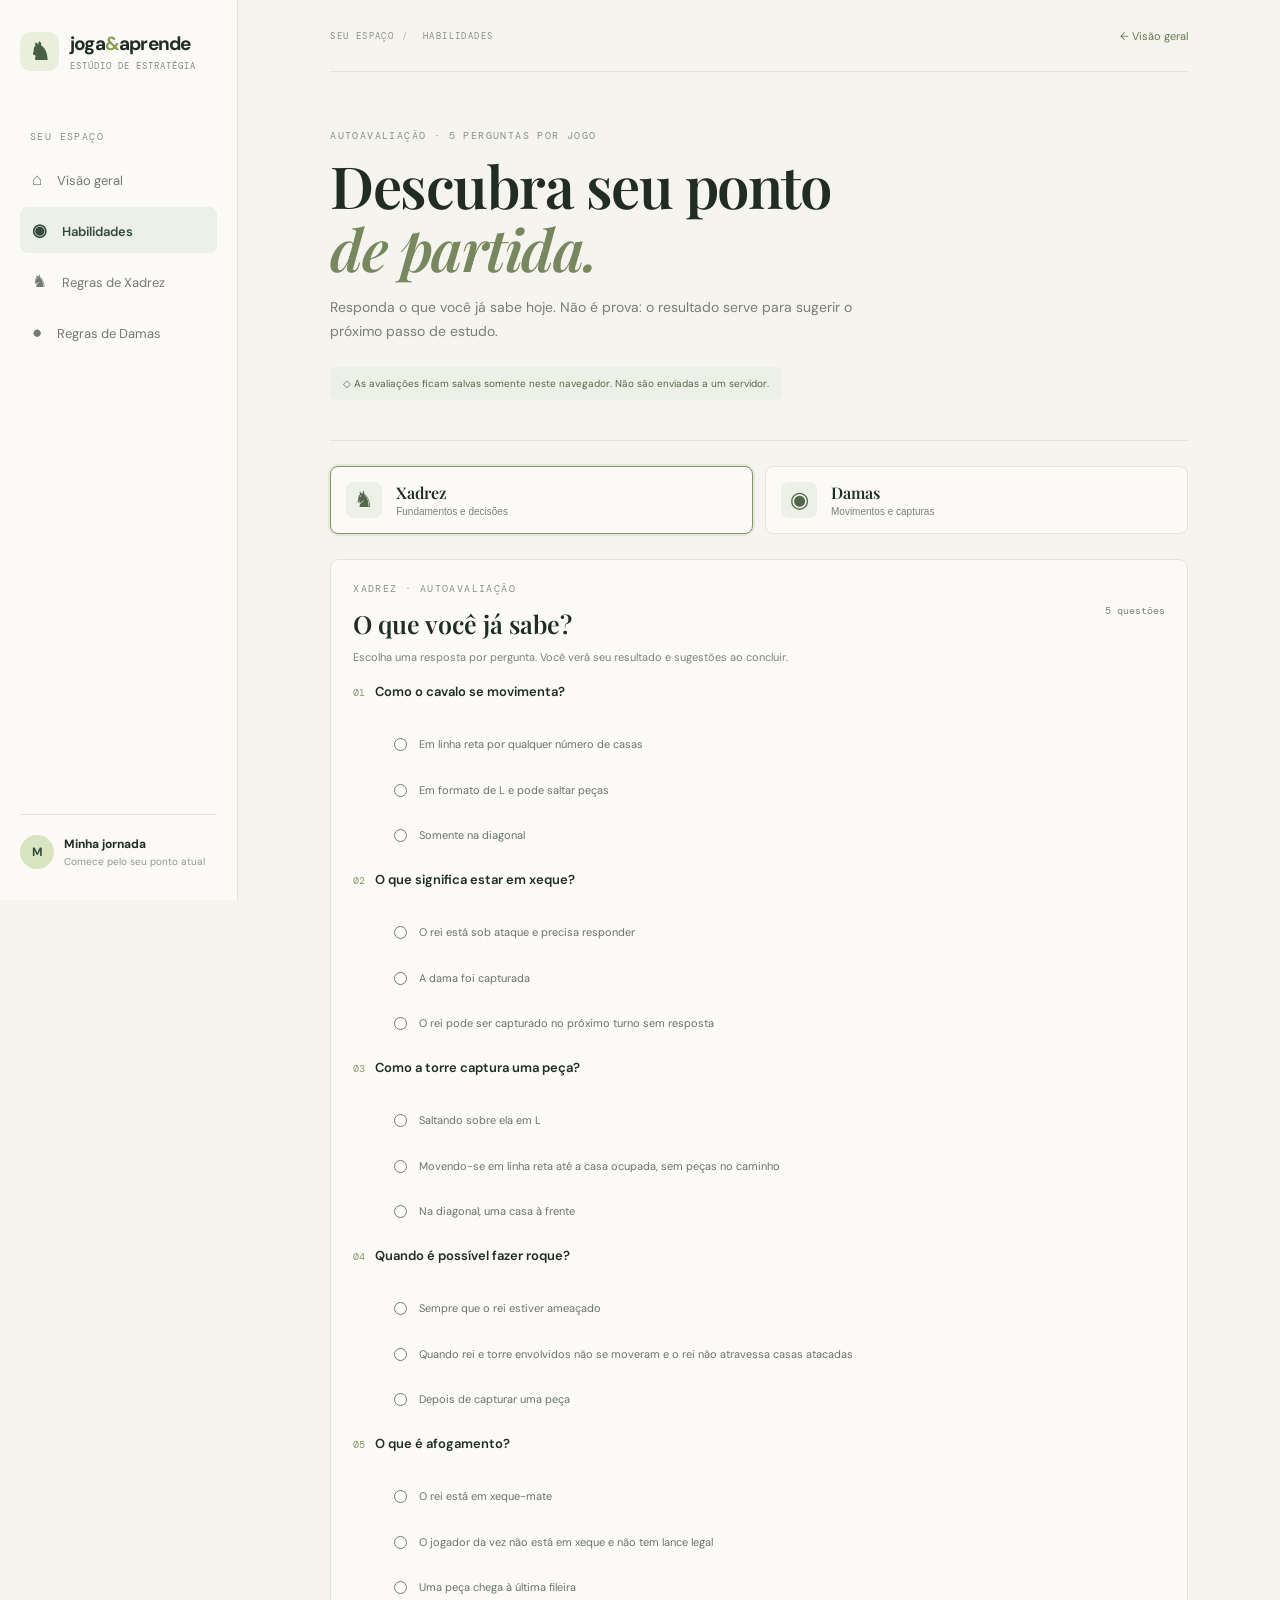
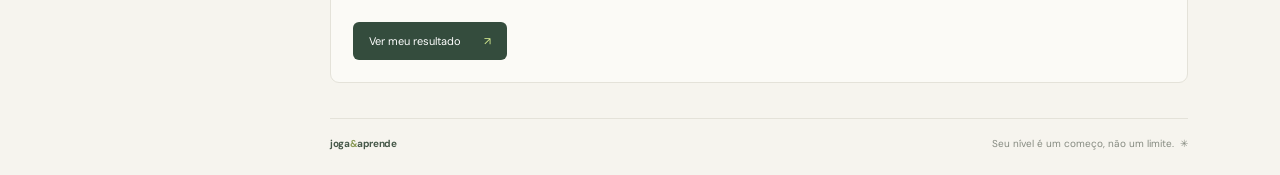
==== site/habilidades/index.html @ 826f39ed "feat: add local chess and checkers skill assessments" ====
<!doctype html><html lang="pt-BR"><head><meta charset="utf-8"><meta name="viewport" content="width=device-width, initial-scale=1"><meta name="theme-color" content="#f6f4ee"><meta name="description" content="Faça uma autoavaliação de Xadrez ou Damas e descubra por onde continuar aprendendo."><title>Habilidades — Joga & Aprende</title><link rel="stylesheet" href="../style.css"><link rel="stylesheet" href="../rules.css"><link rel="stylesheet" href="assessment.css"></head>
<body class="rules-page assessment-page"><aside class="sidebar"><a class="brand" href="../index.html"><span class="brand-icon">♞</span><span>joga<span class="amp">&</span>aprende<small>ESTÚDIO DE ESTRATÉGIA</small></span></a><div class="nav-label">SEU ESPAÇO</div><nav><a class="nav-link" href="../index.html"><span>⌂</span> Visão geral</a><a class="nav-link active" href="index.html"><span>◉</span> Habilidades</a><a class="nav-link" href="../xadrez/regras.html"><span>♞</span> Regras de Xadrez</a><a class="nav-link" href="../damas/regras.html"><span>●</span> Regras de Damas</a></nav><div class="side-bottom"><div class="avatar">M</div><div><strong>Minha jornada</strong><small>Comece pelo seu ponto atual</small></div></div></aside>
<main><header><div class="crumb"><a href="../index.html">SEU ESPAÇO</a><span>/</span> HABILIDADES</div><a class="back-link" href="../index.html">← Visão geral</a></header><section class="rules-hero"><p class="eyebrow">AUTOAVALIAÇÃO · 5 PERGUNTAS POR JOGO</p><h1>Descubra seu ponto<br><em>de partida.</em></h1><p>Responda o que você já sabe hoje. Não é prova: o resultado serve para sugerir o próximo passo de estudo.</p><div class="privacy-note">◇ As avaliações ficam salvas somente neste navegador. Não são enviadas a um servidor.</div></section>
<section class="assessment-picker" aria-label="Escolha um jogo"><button class="game-choice selected" type="button" data-game="xadrez"><span>♞</span><strong>Xadrez</strong><small>Fundamentos e decisões</small></button><button class="game-choice" type="button" data-game="damas"><span>◉</span><strong>Damas</strong><small>Movimentos e capturas</small></button></section>
<section id="assessment-area" aria-live="polite"></section><footer><span>joga<span class="amp">&</span>aprende</span><span>Seu nível é um começo, não um limite. &nbsp;✳</span></footer></main><script src="assessment.js"></script></body></html>
---- site/style.css ----
@import url('https://fonts.googleapis.com/css2?family=DM+Mono:wght@400;500&family=DM+Sans:wght@400;500;600;700&family=Playfair+Display:ital,wght@0,600;0,700;1,600;1,700&display=swap');
:root{--ink:#202c25;--muted:#778078;--paper:#f6f4ee;--line:#e4e2d9;--green:#344c3d;--lime:#d8ed91;--mono:'DM Mono',monospace;--sans:'DM Sans',sans-serif;--serif:'Playfair Display',serif}*{box-sizing:border-box}html{scroll-behavior:smooth}body{margin:0;background:var(--paper);color:var(--ink);font-family:var(--sans)}.sidebar{position:fixed;inset:0 auto 0 0;width:238px;background:#fbfaf6;border-right:1px solid var(--line);padding:31px 20px;display:flex;flex-direction:column;z-index:2}.brand{display:flex;align-items:center;gap:11px;color:var(--ink);font-weight:700;font-size:19px;text-decoration:none;letter-spacing:-.8px}.brand-icon{background:#e9efdc;border-radius:11px;width:39px;height:39px;display:grid;place-items:center;color:#485f44;font-size:24px}.amp{color:#8b9b58}.brand small{display:block;font:9px var(--mono);letter-spacing:1px;color:#858a80;margin-top:4px}.nav-label,.eyebrow,.crumb,.tag{font:10px var(--mono);letter-spacing:1.4px;color:#8a9087}.nav-label{margin:58px 0 13px 10px}nav{display:grid;gap:5px}.nav-link{padding:12px;border-radius:8px;color:#737b73;text-decoration:none;font-size:13px}.nav-link span{font-size:17px;margin-right:12px}.nav-link.active{background:#edf0e6;color:#344c3d;font-weight:600}.side-bottom{margin-top:auto;border-top:1px solid var(--line);padding-top:20px;display:flex;align-items:center;gap:10px;font-size:12px}.avatar{height:34px;width:34px;border-radius:50%;display:grid;place-items:center;background:#d9e4c2;color:var(--green);font-weight:700}.side-bottom small{display:block;color:#92978e;font-size:10px;margin-top:3px}.dots{margin-left:auto;font-size:20px;color:#889087}main{margin-left:238px;max-width:1440px;padding:0 7.2%}header{height:72px;border-bottom:1px solid var(--line);display:flex;align-items:center;justify-content:space-between}.crumb{font-size:9px}.crumb span{padding:0 8px;color:#b8b9ae}.header-right{display:flex;align-items:center;gap:20px}.streak{font-size:11px;color:#667b4e;background:#edf0e4;border-radius:20px;padding:9px 13px}.icon-btn{border:0;background:none;font-size:18px;color:#697268}.welcome{min-height:330px;padding:55px 0 41px;position:relative;display:flex;justify-content:space-between;align-items:center;border-bottom:1px solid var(--line);overflow:hidden}.eyebrow{margin:0 0 12px}.welcome h1{font:600 clamp(36px,4vw,52px)/1.1 var(--serif);letter-spacing:-1.5px;margin:0}.welcome h1 em{color:#78885e}.intro{font-size:13px;color:#777f76;margin:17px 0 24px}.button{padding:12px 16px;border-radius:6px;text-decoration:none;font-size:11px;display:inline-flex;gap:23px;align-items:center}.dark{background:var(--green);color:white}.dark span{color:var(--lime)}.board-art{width:254px;height:230px;position:relative;display:grid;place-items:center;margin-right:35px}.mini-board{width:184px;height:184px;display:grid;grid-template-columns:repeat(8,1fr);box-shadow:0 16px 36px #27362926;transform:rotate(-7deg);z-index:1}.mini-board span{display:grid;place-items:center;font-size:20px;color:#e7e9d9;background:#758365}.mini-board span:nth-child(16n+1),.mini-board span:nth-child(16n+3),.mini-board span:nth-child(16n+5),.mini-board span:nth-child(16n+7),.mini-board span:nth-child(16n+10),.mini-board span:nth-child(16n+12),.mini-board span:nth-child(16n+14),.mini-board span:nth-child(16n+16){background:#e7e4d3;color:#52614d}.orbit{position:absolute;width:245px;height:245px;border:1px solid #dfe0d2;border-radius:50%}.spark{position:absolute;color:#93a45f}.s1{top:9px;right:4px;font-size:24px}.s2{left:7px;bottom:19px}.welcome-index{position:absolute;bottom:17px;right:0;font:9px var(--mono);letter-spacing:1.2px;color:#96988d}.games-section{padding:32px 0 34px}.section-heading,.panel-heading{display:flex;align-items:end;justify-content:space-between}.section-heading h2,.panel h2{font:600 26px var(--serif);margin:0}.text-link{font-size:11px;color:#64754d;text-decoration:none}.text-link span{margin-left:7px}.game-grid{display:grid;grid-template-columns:1fr 1fr;gap:16px;margin-top:19px}.game-card{background:#fffefa;border:1px solid var(--line);border-radius:9px;overflow:hidden;display:grid;grid-template-columns:40% 60%;min-height:184px}.game-art{position:relative;display:grid;place-items:center;overflow:hidden}.chess-art{background:#dfe7d1}.chess-art span{font-size:96px;color:#405740;transform:translate(-4px,4px)}.chess-art i{position:absolute;font-style:normal;color:#f8f5ea;font-size:36px;top:14px;right:20px}.checkers-art{background:#f0e4d1}.checkers-art span,.checkers-art i,.checkers-art b{position:absolute;font-size:61px;color:#a96544;text-shadow:0 3px 0 #824934}.checkers-art span{transform:translate(-24px,-5px)}.checkers-art i{font-style:normal;transform:translate(23px,20px);color:#e9b986}.checkers-art b{transform:translate(25px,-34px);font-size:44px;color:#d59a6f}.game-content{padding:20px 17px 13px}.tag{font-size:8px}.game-content h3{font:600 23px var(--serif);margin:8px 0 6px}.game-content p{font-size:11px;line-height:1.55;color:#7a8078;margin:0;max-width:245px}.card-bottom{display:flex;align-items:center;justify-content:space-between;border-top:1px solid var(--line);padding-top:11px;margin-top:13px;font-size:9px;color:#858b82}.card-bottom b{font-weight:500;color:#53644a;margin-left:6px}.card-bottom a{color:#425a42;text-decoration:none;font-size:16px}.lower-grid{display:grid;grid-template-columns:1.15fr .85fr;gap:16px;margin:0 0 37px}.panel{border:1px solid var(--line);background:#fbfaf6;border-radius:9px;padding:20px}.panel h2{font-size:20px}.panel .eyebrow{font-size:9px}.round-icon{width:31px;height:31px;border:1px solid var(--line);border-radius:50%;display:grid;place-items:center;color:#65784f}.muted{font-size:11px;color:#7d837a;line-height:1.5;margin:13px 0}.skill-row{padding:10px 0;border-top:1px solid var(--line);display:flex;align-items:center;gap:11px}.skill-row>span{width:30px;height:30px;border-radius:7px;background:#eaf0df;display:grid;place-items:center;color:#53684a}.skill-row strong{font-size:11px;display:block}.skill-row small{font-size:9px;color:#92958c}.skill-row a{margin-left:auto;text-decoration:none;color:#65784f;font-size:10px}.progress-stat{display:flex;align-items:center;gap:14px;margin:22px 0 14px}.progress-stat strong{font:600 39px var(--serif);color:#53684a}.progress-stat span{font-size:11px;line-height:1.6}.progress-stat small{color:#878d84;font-size:9px}.progress-line{height:5px;background:#e9e9df;border-radius:8px}.progress-line span{display:block;height:100%;width:8%;background:#9cb477;border-radius:8px}.progress-foot{display:flex;justify-content:space-between;margin-top:9px;font:9px var(--mono);color:#92958c}footer{border-top:1px solid var(--line);display:flex;justify-content:space-between;padding:18px 0 25px;font-size:10px;color:#858a80}footer>span:first-child{font-weight:700;color:#465849;letter-spacing:-.4px}
@media(max-width:950px){.sidebar{width:195px}main{margin-left:195px;padding:0 5%}.game-card{grid-template-columns:34% 66%}.game-content{padding:16px 12px}.board-art{margin-right:0;transform:scale(.85)}}@media(max-width:700px){.sidebar{position:sticky;top:0;width:100%;height:60px;padding:9px 16px;flex-direction:row;align-items:center;border-right:0;border-bottom:1px solid var(--line)}.brand{font-size:16px}.brand-icon{width:34px;height:34px}.brand small,.nav-label,.side-bottom{display:none}nav{margin-left:auto;display:flex;gap:0}.nav-link{font-size:0;padding:8px}.nav-link span{font-size:17px;margin:0}.nav-link:nth-child(n+3){display:none}main{margin:0;padding:0 20px}header{height:54px}.streak{font-size:9px;padding:7px 9px}.welcome{padding:37px 0 40px;min-height:275px}.welcome h1{font-size:37px}.intro{max-width:300px;line-height:1.5}.board-art{position:absolute;right:-80px;opacity:.18;transform:scale(.8)}.welcome>div:first-child{z-index:1}.welcome-index{font-size:7px}.game-grid,.lower-grid{grid-template-columns:1fr}.game-card{min-height:175px;grid-template-columns:36% 64%}.game-art{min-height:175px}.game-content p{max-width:none}.section-heading h2{font-size:24px}.panel{padding:17px}footer{font-size:9px}}
---- site/rules.css ----
.rules-page main{padding-bottom:0}.rules-page header{height:72px}.rules-page .crumb a{color:inherit;text-decoration:none}.back-link{font-size:11px;text-decoration:none;color:#65784f}.rules-hero{padding:57px 0 40px;border-bottom:1px solid var(--line)}.rules-hero h1{font:600 clamp(38px,5vw,58px)/1.08 var(--serif);letter-spacing:-1.5px;margin:0;color:var(--ink)}.rules-hero h1 em{color:#78885e}.rules-hero>p:not(.eyebrow){max-width:560px;color:#777f76;font-size:14px;line-height:1.7;margin:17px 0 23px}.hero-pills{display:flex;flex-wrap:wrap;gap:8px}.hero-pills span{background:#edf0e6;color:#506348;border-radius:20px;padding:8px 12px;font-size:10px}.toc{position:sticky;top:0;z-index:1;background:#f6f4eef2;backdrop-filter:blur(10px);display:flex;align-items:center;gap:19px;padding:14px 0;border-bottom:1px solid var(--line);overflow-x:auto;white-space:nowrap}.toc span{font:9px var(--mono);letter-spacing:1px;color:#94988e}.toc a{font-size:10px;text-decoration:none;color:#697369}.toc a:hover,.toc a:focus{color:#344c3d;text-decoration:underline}.lesson{display:grid;grid-template-columns:44px minmax(0,1fr);gap:13px;padding:37px 0;border-bottom:1px solid var(--line);scroll-margin-top:56px}.lesson-number{font:11px var(--mono);color:#87966b;padding-top:3px}.lesson>div:nth-child(2)>p:not(.eyebrow){max-width:760px;color:#69736a;font-size:13px;line-height:1.8;margin:12px 0}.lesson h2{font:600 27px/1.2 var(--serif);margin:0;color:var(--ink)}.lesson h3{font:600 15px var(--serif);margin:0 0 7px}.lesson .eyebrow{font-size:9px;margin-bottom:9px}.note{display:flex;gap:12px;align-items:flex-start;background:#edf0e6;border-left:3px solid #93a66c;padding:13px 15px;border-radius:0 7px 7px 0;margin-top:18px;max-width:760px}.note>span{font-size:19px;color:#65784f}.note p{font-size:11px;line-height:1.6;color:#59655a;margin:0}.setup-grid,.checkers-setup{display:grid;grid-template-columns:220px 1fr;gap:25px;align-items:center;margin-top:18px}.setup-grid ul,.checkers-setup ul{padding-left:18px;color:#69736a;font-size:11px;line-height:2}.setup-board{width:220px;aspect-ratio:1;display:grid;grid-template-columns:repeat(8,1fr);border:5px solid #e7e4d3}.setup-board span,.setup-board i{display:grid;place-items:center;font-size:19px;font-style:normal;background:#758365;color:#f4f2e8}.setup-board span:nth-child(16n+1),.setup-board span:nth-child(16n+3),.setup-board span:nth-child(16n+5),.setup-board span:nth-child(16n+7),.setup-board span:nth-child(16n+10),.setup-board span:nth-child(16n+12),.setup-board span:nth-child(16n+14),.setup-board span:nth-child(16n+16){background:#e7e4d3;color:#4b5946}.piece-grid{display:grid;grid-template-columns:repeat(3,1fr);gap:11px;margin-top:18px}.piece-grid article,.end-grid article{padding:15px;border:1px solid var(--line);background:#fbfaf6;border-radius:8px}.piece-grid article>span{font-size:25px;color:#53684a}.piece-grid h3{margin:6px 0}.piece-grid p,.end-grid p{font-size:10px;line-height:1.65;color:#747d74;margin:0}.special-list{display:grid;gap:10px;margin-top:15px}.special-list article{display:flex;gap:13px;padding:15px;background:#fbfaf6;border:1px solid var(--line);border-radius:8px}.special-list p{font-size:11px;line-height:1.65;color:#747d74;margin:0}.special-icon{flex:0 0 30px;height:30px;display:grid;place-items:center;border-radius:50%;background:#edf0e6;color:#566c4e}.end-grid{display:grid;grid-template-columns:1fr 1fr;gap:10px;margin-top:16px}.end-grid h3{margin-bottom:7px}.glossary dl{display:grid;grid-template-columns:150px 1fr;gap:0;margin:15px 0}.glossary dt,.glossary dd{padding:10px 0;border-bottom:1px solid var(--line);font-size:11px;line-height:1.6}.glossary dt{font-weight:700;color:#4b6248}.glossary dd{margin:0;color:#707a70}.next-step{padding:30px 0 36px}.next-step h2{font:600 25px var(--serif);margin:0 0 16px}.next-step .text-link{margin-left:14px}.rules-page footer{margin-top:0}.checkers-rules .rules-hero h1 em{color:#a96544}.checkers-board{width:220px;aspect-ratio:1;display:grid;grid-template-columns:repeat(8,1fr);border:5px solid #e7e4d3;background:repeating-conic-gradient(#758365 0% 25%,#e7e4d3 0% 50%) 0 0/25% 25%;}.checkers-board::before{content:'● ● ● ● ● ● ● ● ● ● ● ●';color:#f6eee1;font-size:20px;line-height:1;letter-spacing:5px;word-break:break-all;text-align:center;padding:4px 1px;background:repeating-linear-gradient(to bottom,transparent 0 20px,#a96544 20px 43px,transparent 43px 66px);grid-area:1/1}.checkers-board::after{content:'● ● ● ● ● ● ● ● ● ● ● ●';color:#a96544;font-size:20px;line-height:1;letter-spacing:5px;word-break:break-all;text-align:center;padding:4px 1px;background:repeating-linear-gradient(to bottom,transparent 0 20px,#f0c99d 20px 43px,transparent 43px 66px);grid-area:1/1;transform:rotate(180deg)}.move-example{display:flex;align-items:center;gap:18px;margin-top:18px;padding:15px;background:#fbfaf6;border:1px solid var(--line);border-radius:8px;max-width:600px}.mini-checker-board{width:120px;height:120px;flex:none;display:grid;grid-template-columns:repeat(4,1fr);background:repeating-conic-gradient(#758365 0% 25%,#e7e4d3 0% 50%) 0 0/50% 50%}.mini-checker-board span{display:grid;place-items:center;color:white}.mini-checker-board .piece-light{font-size:24px}.mini-checker-board .move-dot{color:#d8ed91;font-size:23px}.move-example p,.fine-print{font-size:10px;line-height:1.7;color:#747d74}.rules-page a:focus-visible{outline:2px solid #65784f;outline-offset:3px;border-radius:3px}
@media(max-width:700px){.rules-page .sidebar{position:sticky}.rules-page main{padding:0 20px}.rules-page header{height:54px}.rules-hero{padding:38px 0 30px}.rules-hero h1{font-size:39px}.rules-hero>p:not(.eyebrow){font-size:12px}.toc{gap:14px}.toc span{display:none}.lesson{grid-template-columns:27px minmax(0,1fr);gap:8px;padding:27px 0}.lesson h2{font-size:23px}.lesson>div:nth-child(2)>p:not(.eyebrow){font-size:12px}.setup-grid,.checkers-setup{grid-template-columns:1fr;gap:8px}.setup-board,.checkers-board{width:min(100%,240px);margin:auto}.piece-grid{grid-template-columns:1fr 1fr}.end-grid{grid-template-columns:1fr}.glossary dl{grid-template-columns:100px 1fr}.next-step .text-link{display:block;margin:16px 0 0}.move-example{align-items:flex-start;flex-direction:column}}

/* Tabuleiros de Damas: casas e peças independentes para renderização estável. */
.checkers-board,.mini-checker-board{overflow:hidden;aspect-ratio:1;border:5px solid #e7e4d3}
.checkers-board{width:220px;margin:auto}
.mini-checker-board{width:150px;flex:none;border-width:3px}
.board-squares{width:100%;height:100%;display:grid;grid-template-columns:repeat(8,1fr);grid-template-rows:repeat(8,1fr)}
.square{position:relative;display:block;font-style:normal}
.square.light{background:#e7e4d3}
.square.dark{background:#758365}
.piece-red::after,.piece-white::after{content:"";position:absolute;width:66%;height:66%;left:17%;top:17%;border-radius:50%;box-shadow:inset 0 -3px 0 #0002,0 1px 2px #0003}
.piece-red::after{background:#a96544;border:2px solid #f0c99d}
.piece-white::after{background:#f8f5ea;border:2px solid #d5d1bf}
.move-target::after{content:"";position:absolute;width:28%;height:28%;left:36%;top:36%;border-radius:50%;background:#d8ed91}
.mini-checker-board .piece-white::after{width:66%;height:66%}
@media(max-width:700px){.checkers-board{width:min(100%,240px)}.mini-checker-board{width:150px}}
/* Desativa os antigos desenhos baseados em texto que causavam sobreposição. */
.checkers-board::before,.checkers-board::after,.mini-checker-board::before,.mini-checker-board::after{content:none!important;display:none!important}
.checkers-board{display:block;background:none!important}
.mini-checker-board{display:block;background:none!important}
.board-squares{position:relative}
.square{min-width:0;min-height:0}
.checkers-board{display:block;width:220px;height:auto;aspect-ratio:1;border:5px solid #e7e4d3;background:none!important}
.mini-checker-board{display:block;width:150px;height:auto;aspect-ratio:1;flex:none;border:3px solid #e7e4d3;background:none!important}
@media(max-width:700px){.checkers-board{width:min(100%,240px)}.mini-checker-board{width:150px}}
---- site/habilidades/assessment.css ----
.assessment-page .privacy-note{display:inline-block;padding:10px 13px;background:#edf0e6;border-radius:6px;color:#56684d;font-size:10px}.assessment-picker{display:grid;grid-template-columns:1fr 1fr;gap:12px;margin:25px 0}.game-choice{display:grid;grid-template-columns:38px 1fr;grid-template-rows:auto auto;text-align:left;align-items:center;gap:2px 12px;padding:15px;background:#fbfaf6;border:1px solid var(--line);border-radius:8px;color:var(--ink);cursor:pointer}.game-choice>span{grid-row:1/3;width:36px;height:36px;display:grid;place-items:center;background:#edf0e6;border-radius:8px;color:#53684a;font-size:22px}.game-choice strong{font:600 16px var(--serif)}.game-choice small{font-size:10px;color:#7b837a}.game-choice.selected{border-color:#82936d;box-shadow:0 0 0 2px #e3ead7}.quiz-form,.assessment-result{padding:22px;background:#fbfaf6;border:1px solid var(--line);border-radius:9px;margin-bottom:35px}.quiz-heading{display:flex;align-items:center;justify-content:space-between}.quiz-heading h2,.assessment-result h2{font:600 25px var(--serif);margin:0}.quiz-count{font:10px var(--mono);color:#7b837a}.quiz-intro{font-size:11px;color:#7b837a;margin:10px 0 18px}.question{margin:0;padding:16px 0;border:0;border-top:1px solid var(--line)}.question legend{padding:0;width:100%;font-size:13px;font-weight:600;line-height:1.5}.question legend span{font:10px var(--mono);color:#87966b;margin-right:10px}.answer-option{display:flex;align-items:flex-start;gap:9px;margin:9px 0 0 24px;padding:9px 11px;border:1px solid transparent;border-radius:6px;color:#69736a;font-size:11px;line-height:1.5;cursor:pointer}.answer-option:has(input:checked){background:#edf0e6;border-color:#d7dfca;color:#394b3d}.answer-option input{accent-color:#53684a;margin-top:2px}.submit-quiz{border:0;cursor:pointer;font-family:var(--sans)}.form-error{color:#9a493d;font-size:11px}.result-score{display:flex;align-items:center;gap:17px;padding:20px 0;border-bottom:1px solid var(--line)}.result-score>strong{font:600 42px var(--serif);color:#53684a}.result-score>strong small{font:12px var(--sans);color:#8a9087}.result-score p{font-size:11px;color:#7b837a;margin:6px 0 0}.assessment-result h3{font:600 16px var(--serif);margin:18px 0 8px}.assessment-result ul{padding-left:18px;color:#69736a;font-size:11px;line-height:1.8}.saved-copy{font-size:10px;color:#8b9087}.result-actions{display:flex;align-items:center;gap:16px;flex-wrap:wrap}.text-button{border:0;background:none;color:#697b55;text-decoration:underline;cursor:pointer;font:11px var(--sans)}.assessment-page button:focus-visible,.assessment-page input:focus-visible{outline:2px solid #65784f;outline-offset:3px}
@media(max-width:700px){.assessment-page .rules-hero{padding-top:35px}.assessment-picker{gap:8px}.game-choice{grid-template-columns:30px 1fr;padding:11px 8px;gap:3px 7px}.game-choice>span{width:29px;height:29px;font-size:18px}.game-choice small{font-size:9px}.quiz-form,.assessment-result{padding:15px}.quiz-heading h2,.assessment-result h2{font-size:22px}.answer-option{margin-left:8px}}
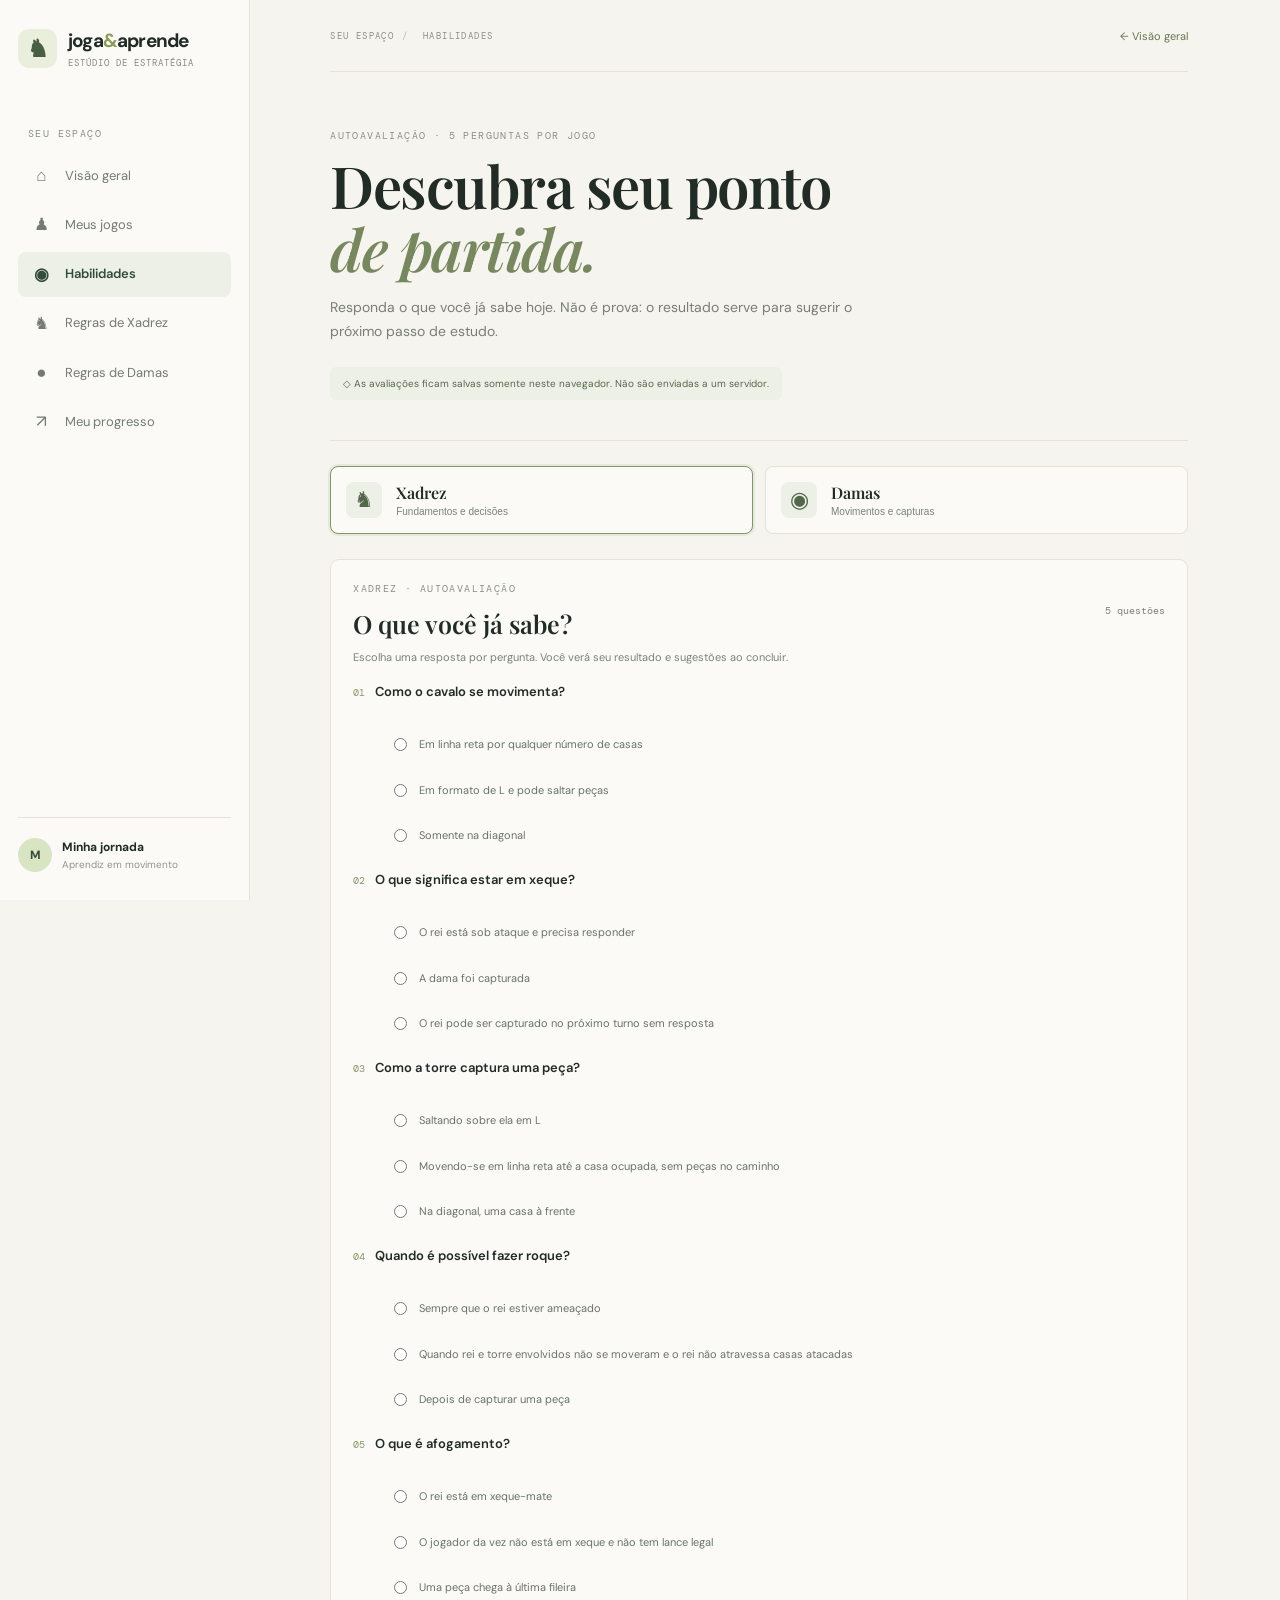
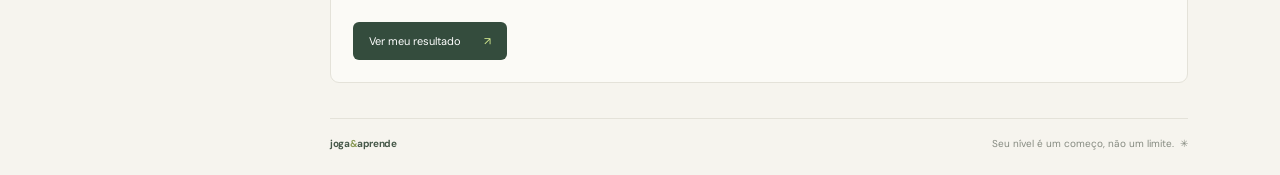
==== commit 1abb5b77: "feat: complete skill assessments and unify sidebar navigation" ====
--- a/site/habilidades/index.html
+++ b/site/habilidades/index.html
@@ -1,5 +1,6 @@
 <!doctype html><html lang="pt-BR"><head><meta charset="utf-8"><meta name="viewport" content="width=device-width, initial-scale=1"><meta name="theme-color" content="#f6f4ee"><meta name="description" content="Faça uma autoavaliação de Xadrez ou Damas e descubra por onde continuar aprendendo."><title>Habilidades — Joga & Aprende</title><link rel="stylesheet" href="../style.css"><link rel="stylesheet" href="../rules.css"><link rel="stylesheet" href="assessment.css"></head>
-<body class="rules-page assessment-page"><aside class="sidebar"><a class="brand" href="../index.html"><span class="brand-icon">♞</span><span>joga<span class="amp">&</span>aprende<small>ESTÚDIO DE ESTRATÉGIA</small></span></a><div class="nav-label">SEU ESPAÇO</div><nav><a class="nav-link" href="../index.html"><span>⌂</span> Visão geral</a><a class="nav-link active" href="index.html"><span>◉</span> Habilidades</a><a class="nav-link" href="../xadrez/regras.html"><span>♞</span> Regras de Xadrez</a><a class="nav-link" href="../damas/regras.html"><span>●</span> Regras de Damas</a></nav><div class="side-bottom"><div class="avatar">M</div><div><strong>Minha jornada</strong><small>Comece pelo seu ponto atual</small></div></div></aside>
+<body class="rules-page assessment-page"><aside class="sidebar"><a class="brand" href="../index.html"><span class="brand-icon">♞</span><span>joga<span class="amp">&</span>aprende<small>ESTÚDIO DE ESTRATÉGIA</small></span></a><div class="nav-label">SEU ESPAÇO</div><nav aria-label="Navegação principal"><a class="nav-link" href="../index.html"><span aria-hidden="true">⌂</span> Visão geral</a><a class="nav-link" href="../index.html#jogos"><span aria-hidden="true">♟</span> Meus jogos</a><a class="nav-link active" href="../habilidades/index.html"><span aria-hidden="true">◉</span> Habilidades</a><a class="nav-link" href="../xadrez/regras.html"><span aria-hidden="true">♞</span> Regras de Xadrez</a><a class="nav-link" href="../damas/regras.html"><span aria-hidden="true">●</span> Regras de Damas</a><a class="nav-link" href="../index.html#progresso"><span aria-hidden="true">↗</span> Meu progresso</a></nav><div class="side-bottom"><div class="avatar">M</div><div><strong>Minha jornada</strong><small>Aprendiz em movimento</small></div></div></aside>
 <main><header><div class="crumb"><a href="../index.html">SEU ESPAÇO</a><span>/</span> HABILIDADES</div><a class="back-link" href="../index.html">← Visão geral</a></header><section class="rules-hero"><p class="eyebrow">AUTOAVALIAÇÃO · 5 PERGUNTAS POR JOGO</p><h1>Descubra seu ponto<br><em>de partida.</em></h1><p>Responda o que você já sabe hoje. Não é prova: o resultado serve para sugerir o próximo passo de estudo.</p><div class="privacy-note">◇ As avaliações ficam salvas somente neste navegador. Não são enviadas a um servidor.</div></section>
 <section class="assessment-picker" aria-label="Escolha um jogo"><button class="game-choice selected" type="button" data-game="xadrez"><span>♞</span><strong>Xadrez</strong><small>Fundamentos e decisões</small></button><button class="game-choice" type="button" data-game="damas"><span>◉</span><strong>Damas</strong><small>Movimentos e capturas</small></button></section>
 <section id="assessment-area" aria-live="polite"></section><footer><span>joga<span class="amp">&</span>aprende</span><span>Seu nível é um começo, não um limite. &nbsp;✳</span></footer></main><script src="assessment.js"></script></body></html>
+
--- a/site/style.css
+++ b/site/style.css
@@ -1,3 +1,7 @@
 @import url('https://fonts.googleapis.com/css2?family=DM+Mono:wght@400;500&family=DM+Sans:wght@400;500;600;700&family=Playfair+Display:ital,wght@0,600;0,700;1,600;1,700&display=swap');
 :root{--ink:#202c25;--muted:#778078;--paper:#f6f4ee;--line:#e4e2d9;--green:#344c3d;--lime:#d8ed91;--mono:'DM Mono',monospace;--sans:'DM Sans',sans-serif;--serif:'Playfair Display',serif}*{box-sizing:border-box}html{scroll-behavior:smooth}body{margin:0;background:var(--paper);color:var(--ink);font-family:var(--sans)}.sidebar{position:fixed;inset:0 auto 0 0;width:238px;background:#fbfaf6;border-right:1px solid var(--line);padding:31px 20px;display:flex;flex-direction:column;z-index:2}.brand{display:flex;align-items:center;gap:11px;color:var(--ink);font-weight:700;font-size:19px;text-decoration:none;letter-spacing:-.8px}.brand-icon{background:#e9efdc;border-radius:11px;width:39px;height:39px;display:grid;place-items:center;color:#485f44;font-size:24px}.amp{color:#8b9b58}.brand small{display:block;font:9px var(--mono);letter-spacing:1px;color:#858a80;margin-top:4px}.nav-label,.eyebrow,.crumb,.tag{font:10px var(--mono);letter-spacing:1.4px;color:#8a9087}.nav-label{margin:58px 0 13px 10px}nav{display:grid;gap:5px}.nav-link{padding:12px;border-radius:8px;color:#737b73;text-decoration:none;font-size:13px}.nav-link span{font-size:17px;margin-right:12px}.nav-link.active{background:#edf0e6;color:#344c3d;font-weight:600}.side-bottom{margin-top:auto;border-top:1px solid var(--line);padding-top:20px;display:flex;align-items:center;gap:10px;font-size:12px}.avatar{height:34px;width:34px;border-radius:50%;display:grid;place-items:center;background:#d9e4c2;color:var(--green);font-weight:700}.side-bottom small{display:block;color:#92978e;font-size:10px;margin-top:3px}.dots{margin-left:auto;font-size:20px;color:#889087}main{margin-left:238px;max-width:1440px;padding:0 7.2%}header{height:72px;border-bottom:1px solid var(--line);display:flex;align-items:center;justify-content:space-between}.crumb{font-size:9px}.crumb span{padding:0 8px;color:#b8b9ae}.header-right{display:flex;align-items:center;gap:20px}.streak{font-size:11px;color:#667b4e;background:#edf0e4;border-radius:20px;padding:9px 13px}.icon-btn{border:0;background:none;font-size:18px;color:#697268}.welcome{min-height:330px;padding:55px 0 41px;position:relative;display:flex;justify-content:space-between;align-items:center;border-bottom:1px solid var(--line);overflow:hidden}.eyebrow{margin:0 0 12px}.welcome h1{font:600 clamp(36px,4vw,52px)/1.1 var(--serif);letter-spacing:-1.5px;margin:0}.welcome h1 em{color:#78885e}.intro{font-size:13px;color:#777f76;margin:17px 0 24px}.button{padding:12px 16px;border-radius:6px;text-decoration:none;font-size:11px;display:inline-flex;gap:23px;align-items:center}.dark{background:var(--green);color:white}.dark span{color:var(--lime)}.board-art{width:254px;height:230px;position:relative;display:grid;place-items:center;margin-right:35px}.mini-board{width:184px;height:184px;display:grid;grid-template-columns:repeat(8,1fr);box-shadow:0 16px 36px #27362926;transform:rotate(-7deg);z-index:1}.mini-board span{display:grid;place-items:center;font-size:20px;color:#e7e9d9;background:#758365}.mini-board span:nth-child(16n+1),.mini-board span:nth-child(16n+3),.mini-board span:nth-child(16n+5),.mini-board span:nth-child(16n+7),.mini-board span:nth-child(16n+10),.mini-board span:nth-child(16n+12),.mini-board span:nth-child(16n+14),.mini-board span:nth-child(16n+16){background:#e7e4d3;color:#52614d}.orbit{position:absolute;width:245px;height:245px;border:1px solid #dfe0d2;border-radius:50%}.spark{position:absolute;color:#93a45f}.s1{top:9px;right:4px;font-size:24px}.s2{left:7px;bottom:19px}.welcome-index{position:absolute;bottom:17px;right:0;font:9px var(--mono);letter-spacing:1.2px;color:#96988d}.games-section{padding:32px 0 34px}.section-heading,.panel-heading{display:flex;align-items:end;justify-content:space-between}.section-heading h2,.panel h2{font:600 26px var(--serif);margin:0}.text-link{font-size:11px;color:#64754d;text-decoration:none}.text-link span{margin-left:7px}.game-grid{display:grid;grid-template-columns:1fr 1fr;gap:16px;margin-top:19px}.game-card{background:#fffefa;border:1px solid var(--line);border-radius:9px;overflow:hidden;display:grid;grid-template-columns:40% 60%;min-height:184px}.game-art{position:relative;display:grid;place-items:center;overflow:hidden}.chess-art{background:#dfe7d1}.chess-art span{font-size:96px;color:#405740;transform:translate(-4px,4px)}.chess-art i{position:absolute;font-style:normal;color:#f8f5ea;font-size:36px;top:14px;right:20px}.checkers-art{background:#f0e4d1}.checkers-art span,.checkers-art i,.checkers-art b{position:absolute;font-size:61px;color:#a96544;text-shadow:0 3px 0 #824934}.checkers-art span{transform:translate(-24px,-5px)}.checkers-art i{font-style:normal;transform:translate(23px,20px);color:#e9b986}.checkers-art b{transform:translate(25px,-34px);font-size:44px;color:#d59a6f}.game-content{padding:20px 17px 13px}.tag{font-size:8px}.game-content h3{font:600 23px var(--serif);margin:8px 0 6px}.game-content p{font-size:11px;line-height:1.55;color:#7a8078;margin:0;max-width:245px}.card-bottom{display:flex;align-items:center;justify-content:space-between;border-top:1px solid var(--line);padding-top:11px;margin-top:13px;font-size:9px;color:#858b82}.card-bottom b{font-weight:500;color:#53644a;margin-left:6px}.card-bottom a{color:#425a42;text-decoration:none;font-size:16px}.lower-grid{display:grid;grid-template-columns:1.15fr .85fr;gap:16px;margin:0 0 37px}.panel{border:1px solid var(--line);background:#fbfaf6;border-radius:9px;padding:20px}.panel h2{font-size:20px}.panel .eyebrow{font-size:9px}.round-icon{width:31px;height:31px;border:1px solid var(--line);border-radius:50%;display:grid;place-items:center;color:#65784f}.muted{font-size:11px;color:#7d837a;line-height:1.5;margin:13px 0}.skill-row{padding:10px 0;border-top:1px solid var(--line);display:flex;align-items:center;gap:11px}.skill-row>span{width:30px;height:30px;border-radius:7px;background:#eaf0df;display:grid;place-items:center;color:#53684a}.skill-row strong{font-size:11px;display:block}.skill-row small{font-size:9px;color:#92958c}.skill-row a{margin-left:auto;text-decoration:none;color:#65784f;font-size:10px}.progress-stat{display:flex;align-items:center;gap:14px;margin:22px 0 14px}.progress-stat strong{font:600 39px var(--serif);color:#53684a}.progress-stat span{font-size:11px;line-height:1.6}.progress-stat small{color:#878d84;font-size:9px}.progress-line{height:5px;background:#e9e9df;border-radius:8px}.progress-line span{display:block;height:100%;width:8%;background:#9cb477;border-radius:8px}.progress-foot{display:flex;justify-content:space-between;margin-top:9px;font:9px var(--mono);color:#92958c}footer{border-top:1px solid var(--line);display:flex;justify-content:space-between;padding:18px 0 25px;font-size:10px;color:#858a80}footer>span:first-child{font-weight:700;color:#465849;letter-spacing:-.4px}
 @media(max-width:950px){.sidebar{width:195px}main{margin-left:195px;padding:0 5%}.game-card{grid-template-columns:34% 66%}.game-content{padding:16px 12px}.board-art{margin-right:0;transform:scale(.85)}}@media(max-width:700px){.sidebar{position:sticky;top:0;width:100%;height:60px;padding:9px 16px;flex-direction:row;align-items:center;border-right:0;border-bottom:1px solid var(--line)}.brand{font-size:16px}.brand-icon{width:34px;height:34px}.brand small,.nav-label,.side-bottom{display:none}nav{margin-left:auto;display:flex;gap:0}.nav-link{font-size:0;padding:8px}.nav-link span{font-size:17px;margin:0}.nav-link:nth-child(n+3){display:none}main{margin:0;padding:0 20px}header{height:54px}.streak{font-size:9px;padding:7px 9px}.welcome{padding:37px 0 40px;min-height:275px}.welcome h1{font-size:37px}.intro{max-width:300px;line-height:1.5}.board-art{position:absolute;right:-80px;opacity:.18;transform:scale(.8)}.welcome>div:first-child{z-index:1}.welcome-index{font-size:7px}.game-grid,.lower-grid{grid-template-columns:1fr}.game-card{min-height:175px;grid-template-columns:36% 64%}.game-art{min-height:175px}.game-content p{max-width:none}.section-heading h2{font-size:24px}.panel{padding:17px}footer{font-size:9px}}
+/* Navegação lateral idêntica em todas as áreas. */
+.sidebar{width:250px;padding:28px 18px}.sidebar nav{gap:4px}.sidebar .nav-link{display:flex;align-items:center;min-height:42px;line-height:1.25}.sidebar .nav-link span{flex:none;width:23px;text-align:center}.sidebar .nav-link.active{background:#edf0e6;color:#344c3d;font-weight:600}
+@media(max-width:950px) and (min-width:701px){.sidebar{width:210px;padding:25px 14px}.sidebar .nav-link{font-size:12px}}
+@media(max-width:700px){.sidebar{position:sticky;top:0;width:100%;height:auto;min-height:unset;padding:8px 12px;background:#fbfaf6;display:grid;grid-template-columns:1fr;z-index:5}.sidebar .brand{font-size:15px}.sidebar .brand-icon{width:32px;height:32px}.sidebar .brand small,.sidebar .nav-label,.sidebar .side-bottom{display:none}.sidebar nav{display:flex;overflow-x:auto;gap:4px;margin:7px -2px 0;padding-bottom:2px;scrollbar-width:thin}.sidebar .nav-link{display:flex;flex:0 0 auto;min-height:34px;padding:7px 9px;font-size:10px;white-space:nowrap}.sidebar .nav-link span{font-size:14px;width:17px;margin-right:5px}.sidebar .nav-link:nth-child(n){display:flex}}
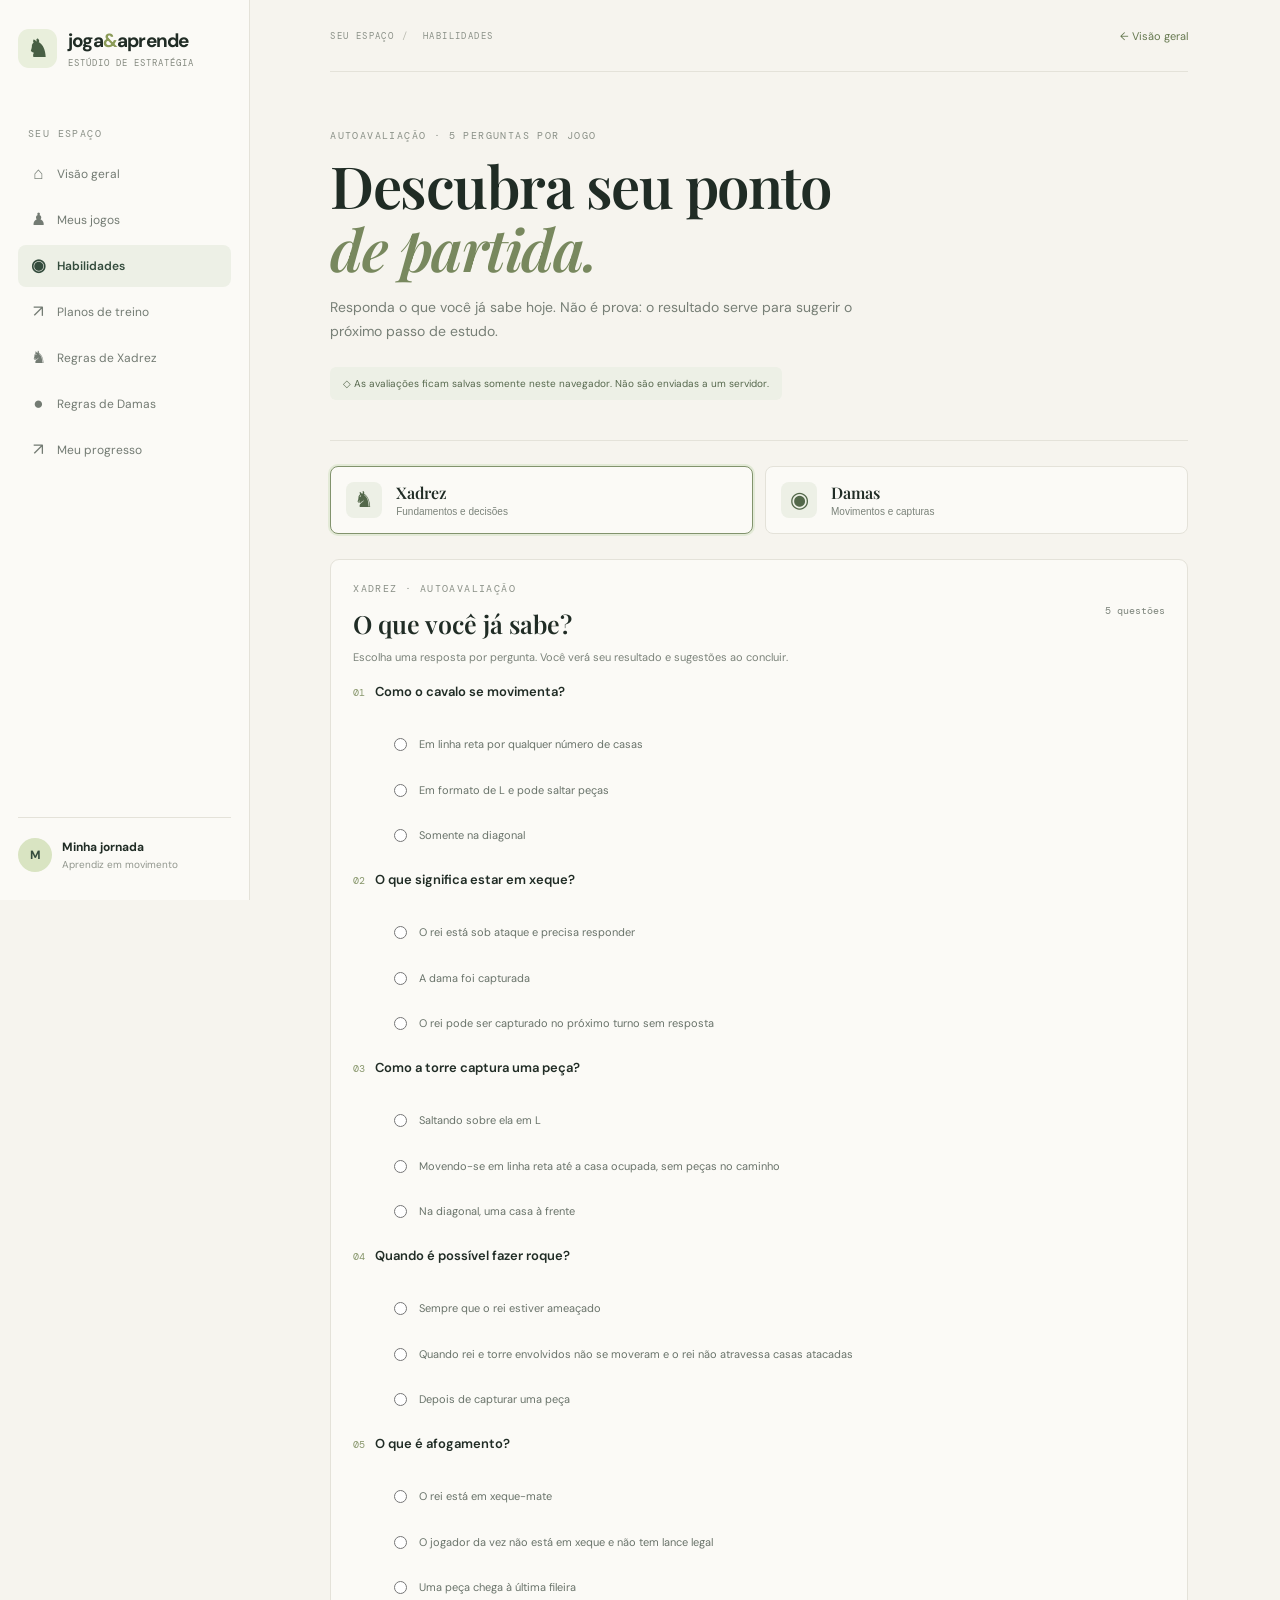
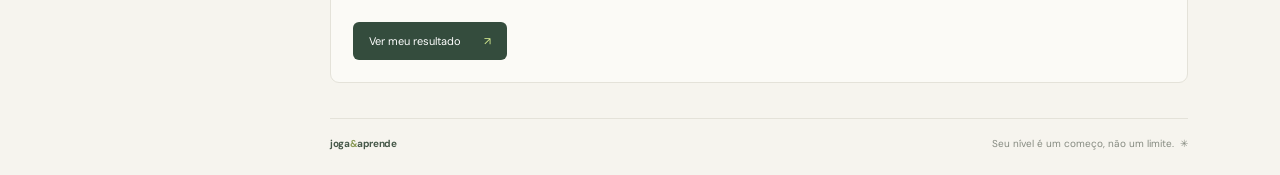
==== commit 1cbfcf61: "feat: add progressive chess and checkers training plans" ====
--- a/site/habilidades/index.html
+++ b/site/habilidades/index.html
@@ -1,6 +1,7 @@
 <!doctype html><html lang="pt-BR"><head><meta charset="utf-8"><meta name="viewport" content="width=device-width, initial-scale=1"><meta name="theme-color" content="#f6f4ee"><meta name="description" content="Faça uma autoavaliação de Xadrez ou Damas e descubra por onde continuar aprendendo."><title>Habilidades — Joga & Aprende</title><link rel="stylesheet" href="../style.css"><link rel="stylesheet" href="../rules.css"><link rel="stylesheet" href="assessment.css"></head>
-<body class="rules-page assessment-page"><aside class="sidebar"><a class="brand" href="../index.html"><span class="brand-icon">♞</span><span>joga<span class="amp">&</span>aprende<small>ESTÚDIO DE ESTRATÉGIA</small></span></a><div class="nav-label">SEU ESPAÇO</div><nav aria-label="Navegação principal"><a class="nav-link" href="../index.html"><span aria-hidden="true">⌂</span> Visão geral</a><a class="nav-link" href="../index.html#jogos"><span aria-hidden="true">♟</span> Meus jogos</a><a class="nav-link active" href="../habilidades/index.html"><span aria-hidden="true">◉</span> Habilidades</a><a class="nav-link" href="../xadrez/regras.html"><span aria-hidden="true">♞</span> Regras de Xadrez</a><a class="nav-link" href="../damas/regras.html"><span aria-hidden="true">●</span> Regras de Damas</a><a class="nav-link" href="../index.html#progresso"><span aria-hidden="true">↗</span> Meu progresso</a></nav><div class="side-bottom"><div class="avatar">M</div><div><strong>Minha jornada</strong><small>Aprendiz em movimento</small></div></div></aside>
+<body class="rules-page assessment-page"><aside class="sidebar"><a class="brand" href="../index.html"><span class="brand-icon">♞</span><span>joga<span class="amp">&</span>aprende<small>ESTÚDIO DE ESTRATÉGIA</small></span></a><div class="nav-label">SEU ESPAÇO</div><nav aria-label="Navegação principal"><a class="nav-link" href="../index.html"><span aria-hidden="true">⌂</span> Visão geral</a><a class="nav-link" href="../index.html#jogos"><span aria-hidden="true">♟</span> Meus jogos</a><a class="nav-link active" href="../habilidades/index.html"><span aria-hidden="true">◉</span> Habilidades</a><a class="nav-link" href="../treino/index.html"><span aria-hidden="true">↗</span> Planos de treino</a><a class="nav-link" href="../xadrez/regras.html"><span aria-hidden="true">♞</span> Regras de Xadrez</a><a class="nav-link" href="../damas/regras.html"><span aria-hidden="true">●</span> Regras de Damas</a><a class="nav-link" href="../index.html#progresso"><span aria-hidden="true">↗</span> Meu progresso</a></nav><div class="side-bottom"><div class="avatar">M</div><div><strong>Minha jornada</strong><small>Aprendiz em movimento</small></div></div></aside>
 <main><header><div class="crumb"><a href="../index.html">SEU ESPAÇO</a><span>/</span> HABILIDADES</div><a class="back-link" href="../index.html">← Visão geral</a></header><section class="rules-hero"><p class="eyebrow">AUTOAVALIAÇÃO · 5 PERGUNTAS POR JOGO</p><h1>Descubra seu ponto<br><em>de partida.</em></h1><p>Responda o que você já sabe hoje. Não é prova: o resultado serve para sugerir o próximo passo de estudo.</p><div class="privacy-note">◇ As avaliações ficam salvas somente neste navegador. Não são enviadas a um servidor.</div></section>
 <section class="assessment-picker" aria-label="Escolha um jogo"><button class="game-choice selected" type="button" data-game="xadrez"><span>♞</span><strong>Xadrez</strong><small>Fundamentos e decisões</small></button><button class="game-choice" type="button" data-game="damas"><span>◉</span><strong>Damas</strong><small>Movimentos e capturas</small></button></section>
 <section id="assessment-area" aria-live="polite"></section><footer><span>joga<span class="amp">&</span>aprende</span><span>Seu nível é um começo, não um limite. &nbsp;✳</span></footer></main><script src="assessment.js"></script></body></html>
 
+
--- a/site/style.css
+++ b/site/style.css
@@ -5,3 +5,5 @@
 .sidebar{width:250px;padding:28px 18px}.sidebar nav{gap:4px}.sidebar .nav-link{display:flex;align-items:center;min-height:42px;line-height:1.25}.sidebar .nav-link span{flex:none;width:23px;text-align:center}.sidebar .nav-link.active{background:#edf0e6;color:#344c3d;font-weight:600}
 @media(max-width:950px) and (min-width:701px){.sidebar{width:210px;padding:25px 14px}.sidebar .nav-link{font-size:12px}}
 @media(max-width:700px){.sidebar{position:sticky;top:0;width:100%;height:auto;min-height:unset;padding:8px 12px;background:#fbfaf6;display:grid;grid-template-columns:1fr;z-index:5}.sidebar .brand{font-size:15px}.sidebar .brand-icon{width:32px;height:32px}.sidebar .brand small,.sidebar .nav-label,.sidebar .side-bottom{display:none}.sidebar nav{display:flex;overflow-x:auto;gap:4px;margin:7px -2px 0;padding-bottom:2px;scrollbar-width:thin}.sidebar .nav-link{display:flex;flex:0 0 auto;min-height:34px;padding:7px 9px;font-size:10px;white-space:nowrap}.sidebar .nav-link span{font-size:14px;width:17px;margin-right:5px}.sidebar .nav-link:nth-child(n){display:flex}}
+
+@media(min-width:701px){.sidebar .nav-link{font-size:12px;padding:10px 9px}.sidebar .nav-link span{margin-right:7px}}
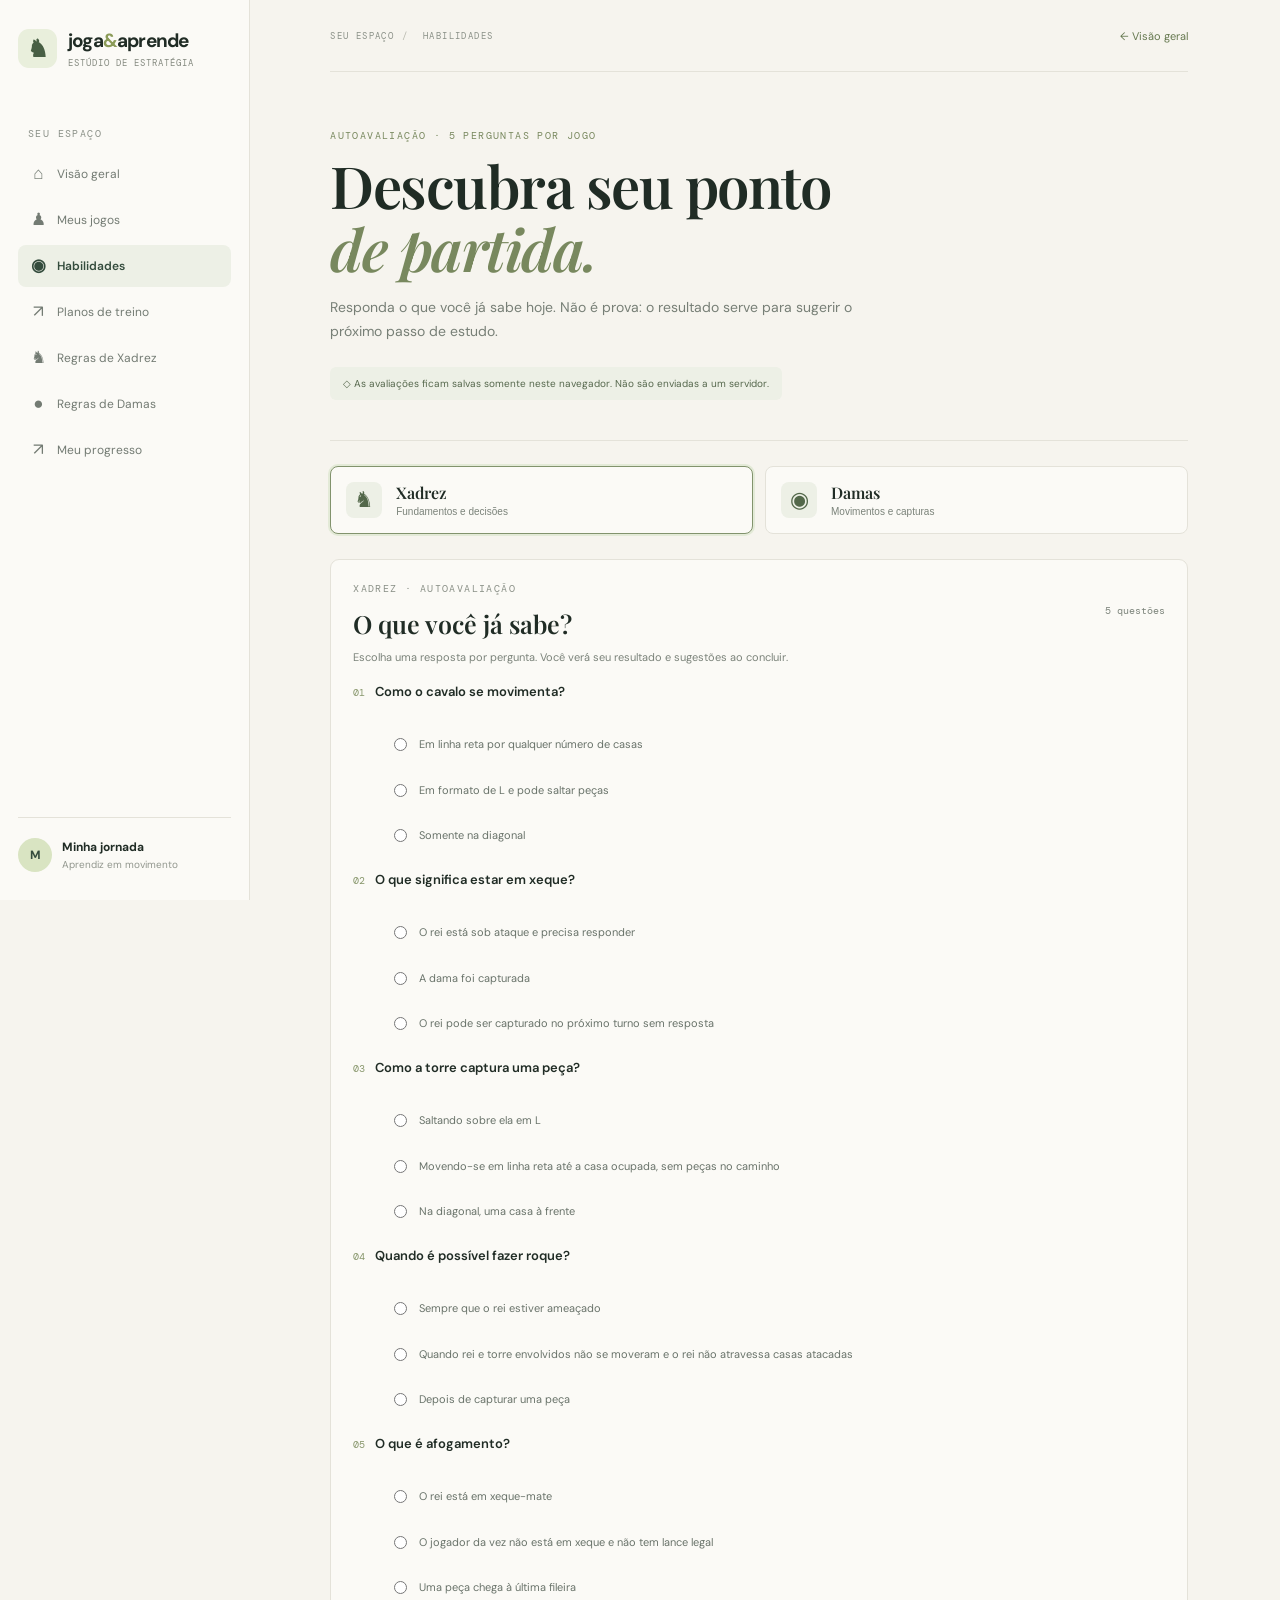
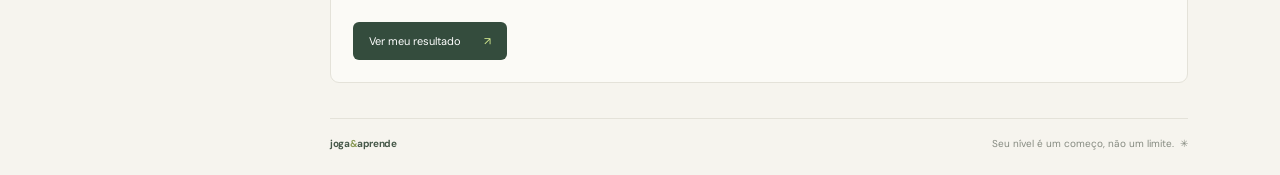
==== commit ebd63446: "feat: add game gallery to progress dashboard" ====
--- a/site/habilidades/index.html
+++ b/site/habilidades/index.html
@@ -1,7 +1,8 @@
 <!doctype html><html lang="pt-BR"><head><meta charset="utf-8"><meta name="viewport" content="width=device-width, initial-scale=1"><meta name="theme-color" content="#f6f4ee"><meta name="description" content="Faça uma autoavaliação de Xadrez ou Damas e descubra por onde continuar aprendendo."><title>Habilidades — Joga & Aprende</title><link rel="stylesheet" href="../style.css"><link rel="stylesheet" href="../rules.css"><link rel="stylesheet" href="assessment.css"></head>
-<body class="rules-page assessment-page"><aside class="sidebar"><a class="brand" href="../index.html"><span class="brand-icon">♞</span><span>joga<span class="amp">&</span>aprende<small>ESTÚDIO DE ESTRATÉGIA</small></span></a><div class="nav-label">SEU ESPAÇO</div><nav aria-label="Navegação principal"><a class="nav-link" href="../index.html"><span aria-hidden="true">⌂</span> Visão geral</a><a class="nav-link" href="../index.html#jogos"><span aria-hidden="true">♟</span> Meus jogos</a><a class="nav-link active" href="../habilidades/index.html"><span aria-hidden="true">◉</span> Habilidades</a><a class="nav-link" href="../treino/index.html"><span aria-hidden="true">↗</span> Planos de treino</a><a class="nav-link" href="../xadrez/regras.html"><span aria-hidden="true">♞</span> Regras de Xadrez</a><a class="nav-link" href="../damas/regras.html"><span aria-hidden="true">●</span> Regras de Damas</a><a class="nav-link" href="../index.html#progresso"><span aria-hidden="true">↗</span> Meu progresso</a></nav><div class="side-bottom"><div class="avatar">M</div><div><strong>Minha jornada</strong><small>Aprendiz em movimento</small></div></div></aside>
+<body class="rules-page assessment-page"><aside class="sidebar"><a class="brand" href="../index.html"><span class="brand-icon">♞</span><span>joga<span class="amp">&</span>aprende<small>ESTÚDIO DE ESTRATÉGIA</small></span></a><div class="nav-label">SEU ESPAÇO</div><nav aria-label="Navegação principal"><a class="nav-link" href="../index.html"><span aria-hidden="true">⌂</span> Visão geral</a><a class="nav-link" href="../index.html#jogos"><span aria-hidden="true">♟</span> Meus jogos</a><a class="nav-link active" href="../habilidades/index.html"><span aria-hidden="true">◉</span> Habilidades</a><a class="nav-link" href="../treino/index.html"><span aria-hidden="true">↗</span> Planos de treino</a><a class="nav-link" href="../xadrez/regras.html"><span aria-hidden="true">♞</span> Regras de Xadrez</a><a class="nav-link" href="../damas/regras.html"><span aria-hidden="true">●</span> Regras de Damas</a><a class="nav-link" href="../progresso/index.html"><span aria-hidden="true">↗</span> Meu progresso</a></nav><div class="side-bottom"><div class="avatar">M</div><div><strong>Minha jornada</strong><small>Aprendiz em movimento</small></div></div></aside>
 <main><header><div class="crumb"><a href="../index.html">SEU ESPAÇO</a><span>/</span> HABILIDADES</div><a class="back-link" href="../index.html">← Visão geral</a></header><section class="rules-hero"><p class="eyebrow">AUTOAVALIAÇÃO · 5 PERGUNTAS POR JOGO</p><h1>Descubra seu ponto<br><em>de partida.</em></h1><p>Responda o que você já sabe hoje. Não é prova: o resultado serve para sugerir o próximo passo de estudo.</p><div class="privacy-note">◇ As avaliações ficam salvas somente neste navegador. Não são enviadas a um servidor.</div></section>
 <section class="assessment-picker" aria-label="Escolha um jogo"><button class="game-choice selected" type="button" data-game="xadrez"><span>♞</span><strong>Xadrez</strong><small>Fundamentos e decisões</small></button><button class="game-choice" type="button" data-game="damas"><span>◉</span><strong>Damas</strong><small>Movimentos e capturas</small></button></section>
 <section id="assessment-area" aria-live="polite"></section><footer><span>joga<span class="amp">&</span>aprende</span><span>Seu nível é um começo, não um limite. &nbsp;✳</span></footer></main><script src="assessment.js"></script></body></html>
 
 
+
--- a/site/style.css
+++ b/site/style.css
@@ -7,3 +7,7 @@
 @media(max-width:700px){.sidebar{position:sticky;top:0;width:100%;height:auto;min-height:unset;padding:8px 12px;background:#fbfaf6;display:grid;grid-template-columns:1fr;z-index:5}.sidebar .brand{font-size:15px}.sidebar .brand-icon{width:32px;height:32px}.sidebar .brand small,.sidebar .nav-label,.sidebar .side-bottom{display:none}.sidebar nav{display:flex;overflow-x:auto;gap:4px;margin:7px -2px 0;padding-bottom:2px;scrollbar-width:thin}.sidebar .nav-link{display:flex;flex:0 0 auto;min-height:34px;padding:7px 9px;font-size:10px;white-space:nowrap}.sidebar .nav-link span{font-size:14px;width:17px;margin-right:5px}.sidebar .nav-link:nth-child(n){display:flex}}
 
 @media(min-width:701px){.sidebar .nav-link{font-size:12px;padding:10px 9px}.sidebar .nav-link span{margin-right:7px}}
+/* Páginas gerais usam os dois acentos de jogo de forma equilibrada. */
+.games-section .section-heading h2{ text-decoration:underline; text-decoration-color:#d9c4ae; text-decoration-thickness:2px; text-underline-offset:6px }
+.skill-row:nth-of-type(1)>span{background:#eaf0df;color:#53684a}
+.skill-row:nth-of-type(2)>span{background:#f4e7d8;color:#a96544}
--- a/site/rules.css
+++ b/site/rules.css
@@ -24,3 +24,14 @@
 .checkers-board{display:block;width:220px;height:auto;aspect-ratio:1;border:5px solid #e7e4d3;background:none!important}
 .mini-checker-board{display:block;width:150px;height:auto;aspect-ratio:1;flex:none;border:3px solid #e7e4d3;background:none!important}
 @media(max-width:700px){.checkers-board{width:min(100%,240px)}.mini-checker-board{width:150px}}
+
+/* Acentos temáticos: verde para Xadrez, terracota para Damas. */
+.checkers-rules{--game-accent:#a96544;--game-soft:#f4e7d8;--game-border:#e3c7ac}
+.checkers-rules .rules-hero h1 em{color:var(--game-accent)}
+.checkers-rules .hero-pills span{background:var(--game-soft);color:#805139}
+.checkers-rules .lesson-number,.checkers-rules .lesson .eyebrow{color:var(--game-accent)}
+.checkers-rules .note{background:#f4e7d8;border-left-color:#bd805d}
+.checkers-rules .note>span,.checkers-rules .back-link,.checkers-rules .toc a:hover,.checkers-rules .toc a:focus{color:var(--game-accent)}
+.checkers-rules .special-icon{background:var(--game-soft);color:var(--game-accent)}
+.checkers-rules .glossary dt{color:#805139}
+.checkers-rules a:focus-visible{outline-color:var(--game-accent)}
--- a/site/habilidades/assessment.css
+++ b/site/habilidades/assessment.css
@@ -1,2 +1,4 @@
 .assessment-page .privacy-note{display:inline-block;padding:10px 13px;background:#edf0e6;border-radius:6px;color:#56684d;font-size:10px}.assessment-picker{display:grid;grid-template-columns:1fr 1fr;gap:12px;margin:25px 0}.game-choice{display:grid;grid-template-columns:38px 1fr;grid-template-rows:auto auto;text-align:left;align-items:center;gap:2px 12px;padding:15px;background:#fbfaf6;border:1px solid var(--line);border-radius:8px;color:var(--ink);cursor:pointer}.game-choice>span{grid-row:1/3;width:36px;height:36px;display:grid;place-items:center;background:#edf0e6;border-radius:8px;color:#53684a;font-size:22px}.game-choice strong{font:600 16px var(--serif)}.game-choice small{font-size:10px;color:#7b837a}.game-choice.selected{border-color:#82936d;box-shadow:0 0 0 2px #e3ead7}.quiz-form,.assessment-result{padding:22px;background:#fbfaf6;border:1px solid var(--line);border-radius:9px;margin-bottom:35px}.quiz-heading{display:flex;align-items:center;justify-content:space-between}.quiz-heading h2,.assessment-result h2{font:600 25px var(--serif);margin:0}.quiz-count{font:10px var(--mono);color:#7b837a}.quiz-intro{font-size:11px;color:#7b837a;margin:10px 0 18px}.question{margin:0;padding:16px 0;border:0;border-top:1px solid var(--line)}.question legend{padding:0;width:100%;font-size:13px;font-weight:600;line-height:1.5}.question legend span{font:10px var(--mono);color:#87966b;margin-right:10px}.answer-option{display:flex;align-items:flex-start;gap:9px;margin:9px 0 0 24px;padding:9px 11px;border:1px solid transparent;border-radius:6px;color:#69736a;font-size:11px;line-height:1.5;cursor:pointer}.answer-option:has(input:checked){background:#edf0e6;border-color:#d7dfca;color:#394b3d}.answer-option input{accent-color:#53684a;margin-top:2px}.submit-quiz{border:0;cursor:pointer;font-family:var(--sans)}.form-error{color:#9a493d;font-size:11px}.result-score{display:flex;align-items:center;gap:17px;padding:20px 0;border-bottom:1px solid var(--line)}.result-score>strong{font:600 42px var(--serif);color:#53684a}.result-score>strong small{font:12px var(--sans);color:#8a9087}.result-score p{font-size:11px;color:#7b837a;margin:6px 0 0}.assessment-result h3{font:600 16px var(--serif);margin:18px 0 8px}.assessment-result ul{padding-left:18px;color:#69736a;font-size:11px;line-height:1.8}.saved-copy{font-size:10px;color:#8b9087}.result-actions{display:flex;align-items:center;gap:16px;flex-wrap:wrap}.text-button{border:0;background:none;color:#697b55;text-decoration:underline;cursor:pointer;font:11px var(--sans)}.assessment-page button:focus-visible,.assessment-page input:focus-visible{outline:2px solid #65784f;outline-offset:3px}
 @media(max-width:700px){.assessment-page .rules-hero{padding-top:35px}.assessment-picker{gap:8px}.game-choice{grid-template-columns:30px 1fr;padding:11px 8px;gap:3px 7px}.game-choice>span{width:29px;height:29px;font-size:18px}.game-choice small{font-size:9px}.quiz-form,.assessment-result{padding:15px}.quiz-heading h2,.assessment-result h2{font-size:22px}.answer-option{margin-left:8px}}
+.assessment-picker:has(.game-choice[data-game="damas"].selected) .game-choice.selected{background:#f4e7d8;border-color:#d8b99b;box-shadow:0 0 0 2px #f6eee5}.assessment-picker:has(.game-choice[data-game="damas"].selected) .game-choice.selected>span{background:#efddca;color:#965c3e}
+.assessment-page.game-damas .game-choice.selected{background:#f4e7d8;border-color:#d8b99b;box-shadow:0 0 0 2px #f6eee5}.assessment-page.game-damas .game-choice.selected>span{background:#efddca;color:#965c3e}.assessment-page.game-damas .rules-hero h1 em,.assessment-page.game-damas .rules-hero .eyebrow{color:#a96544}.assessment-page.game-xadrez .rules-hero h1 em,.assessment-page.game-xadrez .rules-hero .eyebrow{color:#78885e}
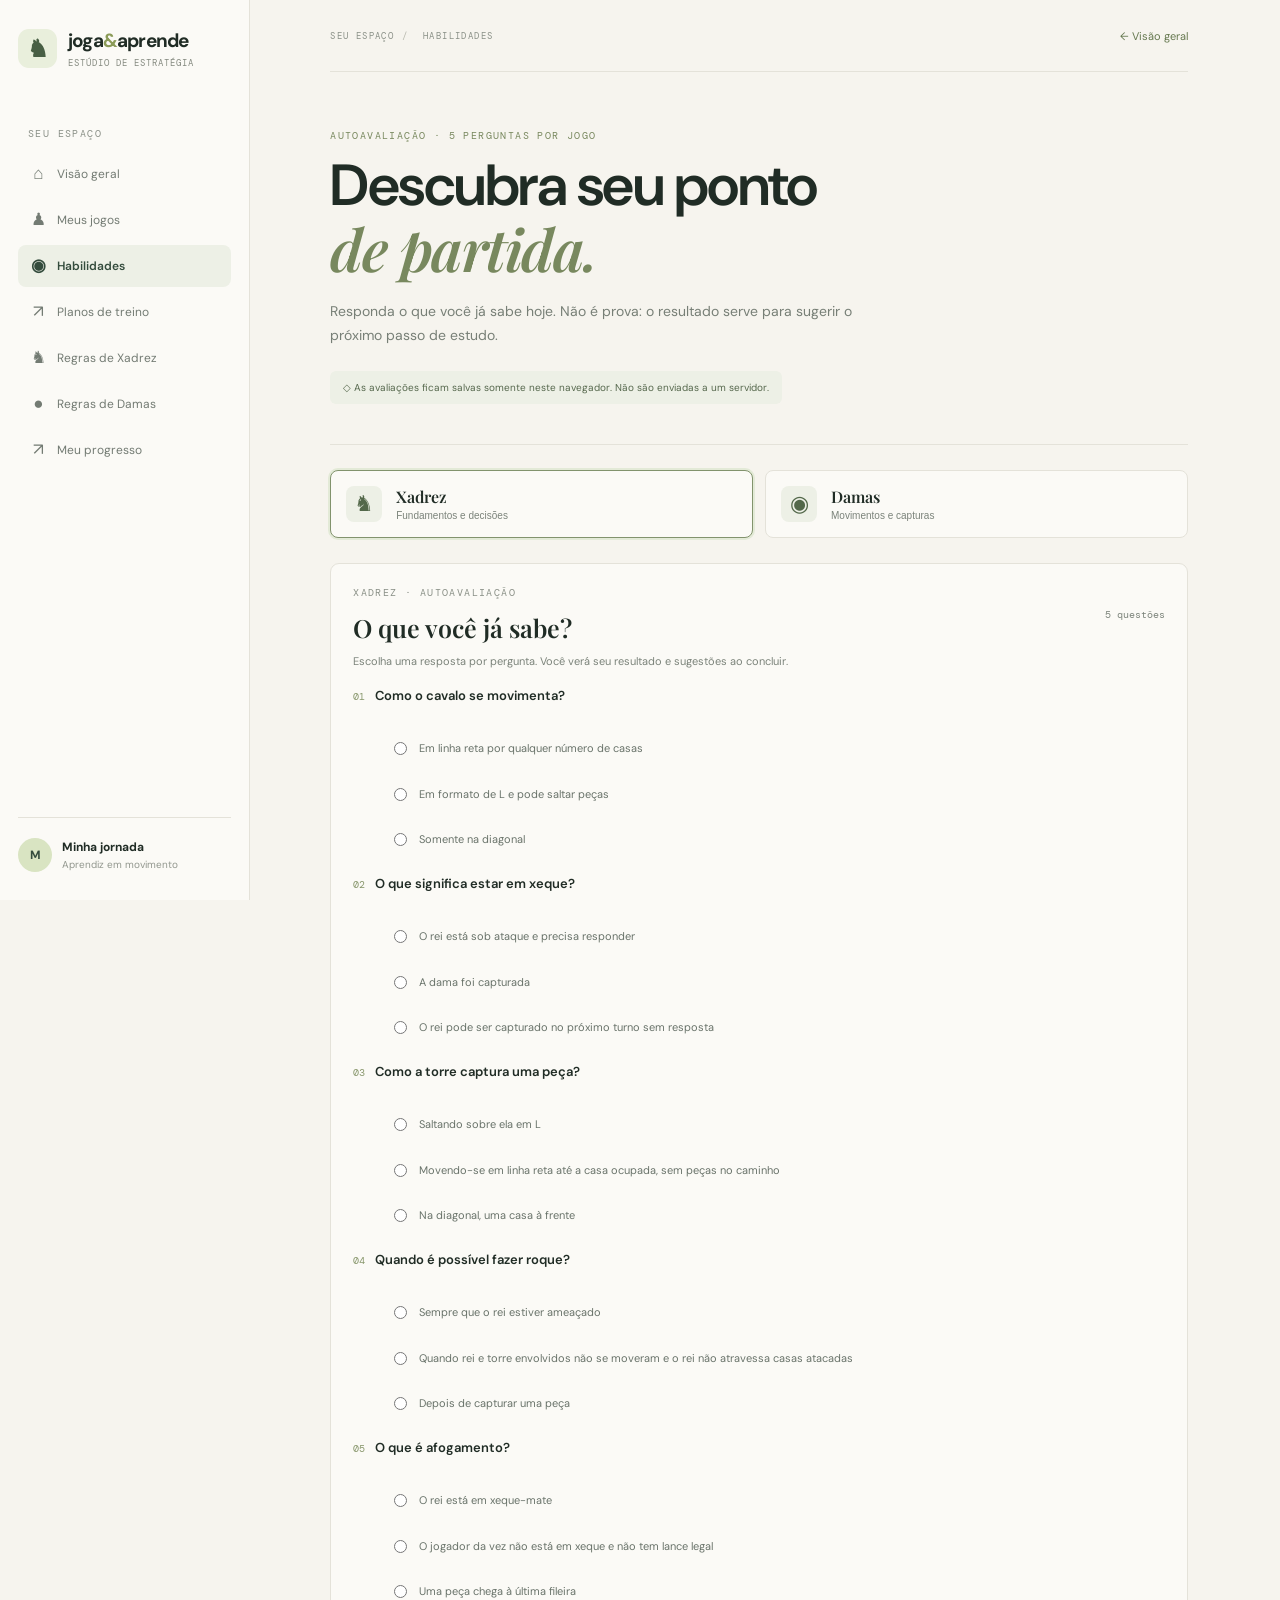
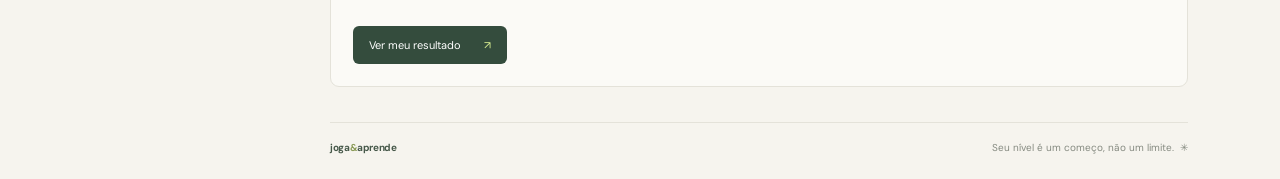
==== commit 88ad4d7d: "feat(site): implementar áreas de estudo e partidas jogáveis" ====
--- a/site/habilidades/index.html
+++ b/site/habilidades/index.html
@@ -1,8 +1,11 @@
 <!doctype html><html lang="pt-BR"><head><meta charset="utf-8"><meta name="viewport" content="width=device-width, initial-scale=1"><meta name="theme-color" content="#f6f4ee"><meta name="description" content="Faça uma autoavaliação de Xadrez ou Damas e descubra por onde continuar aprendendo."><title>Habilidades — Joga & Aprende</title><link rel="stylesheet" href="../style.css"><link rel="stylesheet" href="../rules.css"><link rel="stylesheet" href="assessment.css"></head>
-<body class="rules-page assessment-page"><aside class="sidebar"><a class="brand" href="../index.html"><span class="brand-icon">♞</span><span>joga<span class="amp">&</span>aprende<small>ESTÚDIO DE ESTRATÉGIA</small></span></a><div class="nav-label">SEU ESPAÇO</div><nav aria-label="Navegação principal"><a class="nav-link" href="../index.html"><span aria-hidden="true">⌂</span> Visão geral</a><a class="nav-link" href="../index.html#jogos"><span aria-hidden="true">♟</span> Meus jogos</a><a class="nav-link active" href="../habilidades/index.html"><span aria-hidden="true">◉</span> Habilidades</a><a class="nav-link" href="../treino/index.html"><span aria-hidden="true">↗</span> Planos de treino</a><a class="nav-link" href="../xadrez/regras.html"><span aria-hidden="true">♞</span> Regras de Xadrez</a><a class="nav-link" href="../damas/regras.html"><span aria-hidden="true">●</span> Regras de Damas</a><a class="nav-link" href="../progresso/index.html"><span aria-hidden="true">↗</span> Meu progresso</a></nav><div class="side-bottom"><div class="avatar">M</div><div><strong>Minha jornada</strong><small>Aprendiz em movimento</small></div></div></aside>
+<body class="rules-page assessment-page"><aside class="sidebar"><a class="brand" href="../index.html"><span class="brand-icon">♞</span><span>joga<span class="amp">&</span>aprende<small>ESTÚDIO DE ESTRATÉGIA</small></span></a><div class="nav-label">SEU ESPAÇO</div><nav aria-label="Navegação principal"><a class="nav-link" href="../index.html"><span aria-hidden="true">⌂</span> Visão geral</a><a class="nav-link" href="../jogar/index.html"><span aria-hidden="true">♟</span> Meus jogos</a><a class="nav-link active" href="../habilidades/index.html"><span aria-hidden="true">◉</span> Habilidades</a><a class="nav-link" href="../treino/index.html"><span aria-hidden="true">↗</span> Planos de treino</a><a class="nav-link" href="../xadrez/regras.html"><span aria-hidden="true">♞</span> Regras de Xadrez</a><a class="nav-link" href="../damas/regras.html"><span aria-hidden="true">●</span> Regras de Damas</a><a class="nav-link" href="../progresso/index.html"><span aria-hidden="true">↗</span> Meu progresso</a></nav><div class="side-bottom"><div class="avatar">M</div><div><strong>Minha jornada</strong><small>Aprendiz em movimento</small></div></div></aside>
 <main><header><div class="crumb"><a href="../index.html">SEU ESPAÇO</a><span>/</span> HABILIDADES</div><a class="back-link" href="../index.html">← Visão geral</a></header><section class="rules-hero"><p class="eyebrow">AUTOAVALIAÇÃO · 5 PERGUNTAS POR JOGO</p><h1>Descubra seu ponto<br><em>de partida.</em></h1><p>Responda o que você já sabe hoje. Não é prova: o resultado serve para sugerir o próximo passo de estudo.</p><div class="privacy-note">◇ As avaliações ficam salvas somente neste navegador. Não são enviadas a um servidor.</div></section>
 <section class="assessment-picker" aria-label="Escolha um jogo"><button class="game-choice selected" type="button" data-game="xadrez"><span>♞</span><strong>Xadrez</strong><small>Fundamentos e decisões</small></button><button class="game-choice" type="button" data-game="damas"><span>◉</span><strong>Damas</strong><small>Movimentos e capturas</small></button></section>
 <section id="assessment-area" aria-live="polite"></section><footer><span>joga<span class="amp">&</span>aprende</span><span>Seu nível é um começo, não um limite. &nbsp;✳</span></footer></main><script src="assessment.js"></script></body></html>
 
 
 
+
+
+
--- a/site/style.css
+++ b/site/style.css
@@ -11,3 +11,8 @@
 .games-section .section-heading h2{ text-decoration:underline; text-decoration-color:#d9c4ae; text-decoration-thickness:2px; text-underline-offset:6px }
 .skill-row:nth-of-type(1)>span{background:#eaf0df;color:#53684a}
 .skill-row:nth-of-type(2)>span{background:#f4e7d8;color:#a96544}
+.brand>span:last-child{font-family:var(--serif);font-weight:700;letter-spacing:-.6px}.brand .amp{font-family:var(--sans)}
+/* Títulos seguem a fonte sem serifa da marca antiga; o itálico serifado fica como acento. */
+h1,h2,h3{font-family:var(--sans)}h1 em,h2 em,h3 em{font-family:var(--serif);font-style:italic}
+/* Restaura a marca Joga & Aprende à tipografia sem serifa original. */
+.brand>span:last-child{font-family:var(--sans);font-weight:700;letter-spacing:-.8px}.brand .amp{font-family:var(--sans)}
--- a/site/rules.css
+++ b/site/rules.css
@@ -35,3 +35,4 @@
 .checkers-rules .special-icon{background:var(--game-soft);color:var(--game-accent)}
 .checkers-rules .glossary dt{color:#805139}
 .checkers-rules a:focus-visible{outline-color:var(--game-accent)}
+.rules-page h1,.rules-page h2,.rules-page h3{font-family:var(--sans)}.rules-page h1 em,.rules-page h2 em,.rules-page h3 em{font-family:var(--serif);font-style:italic}
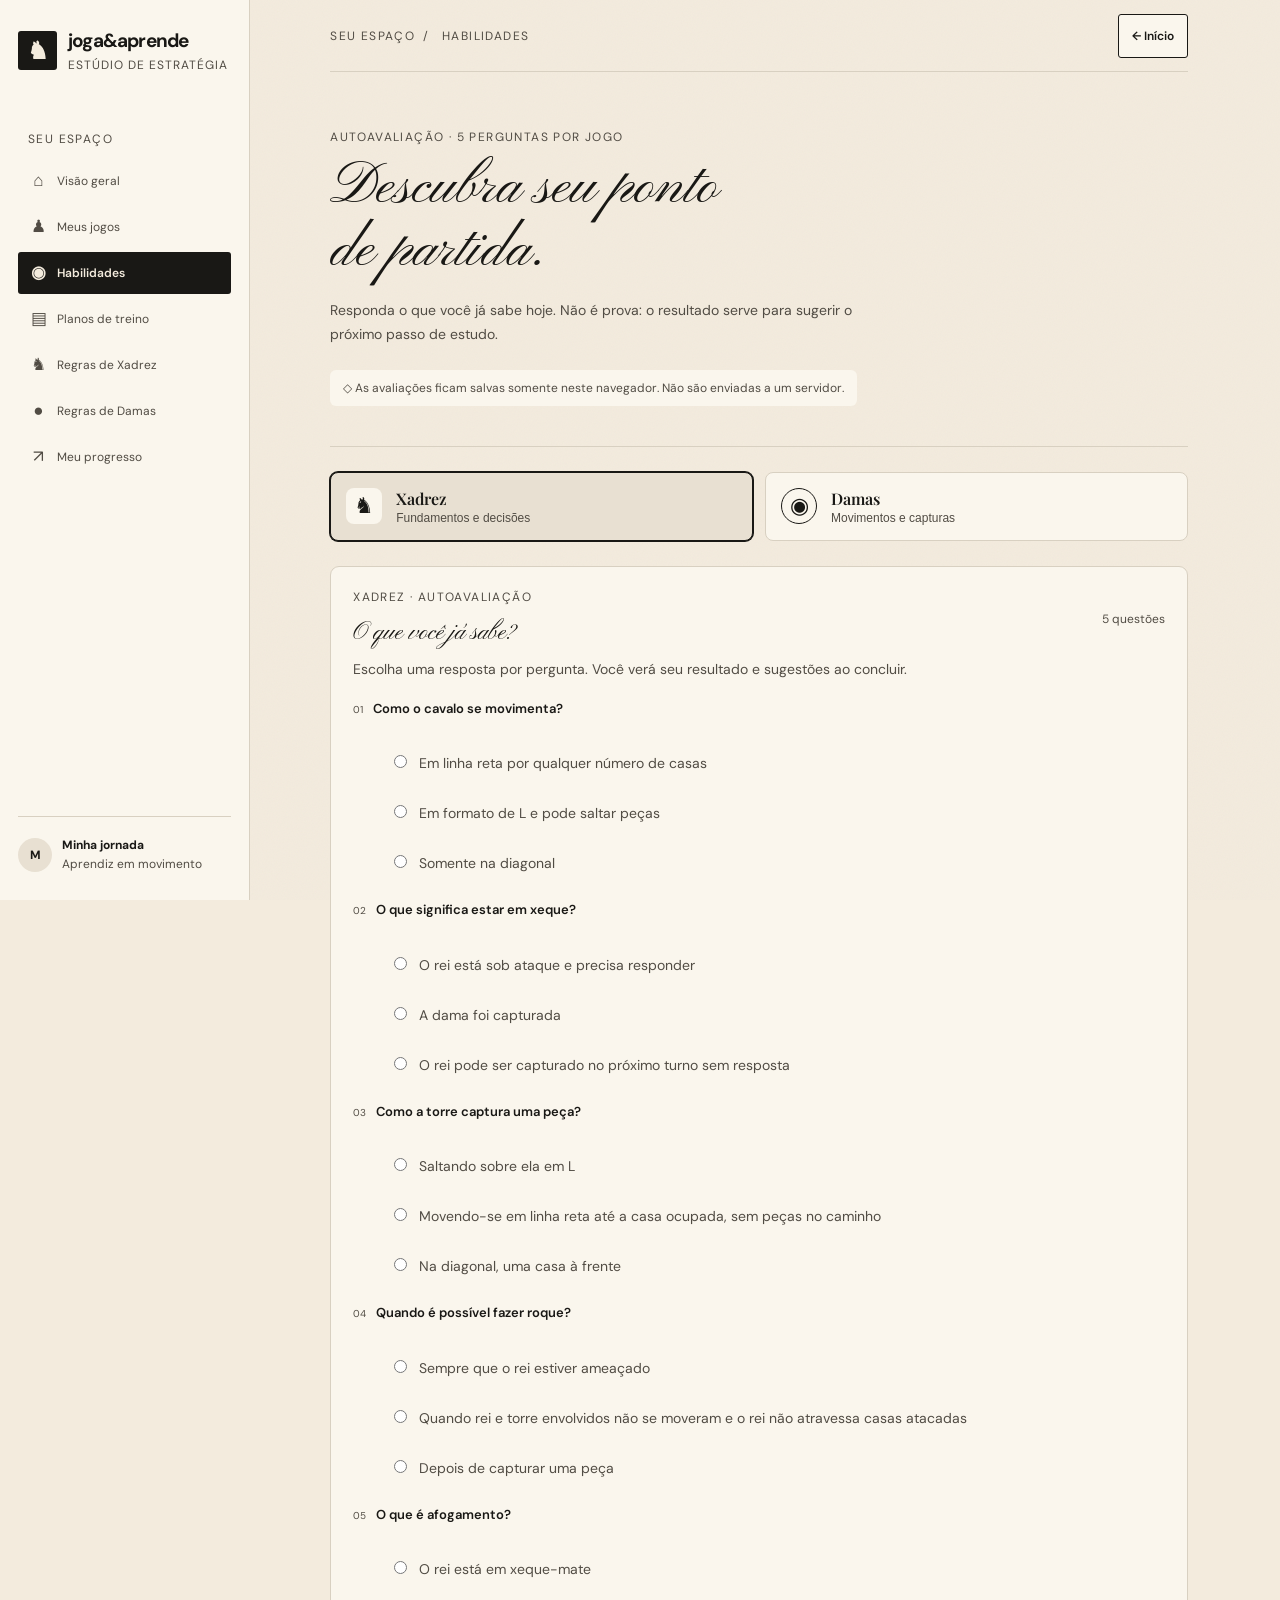
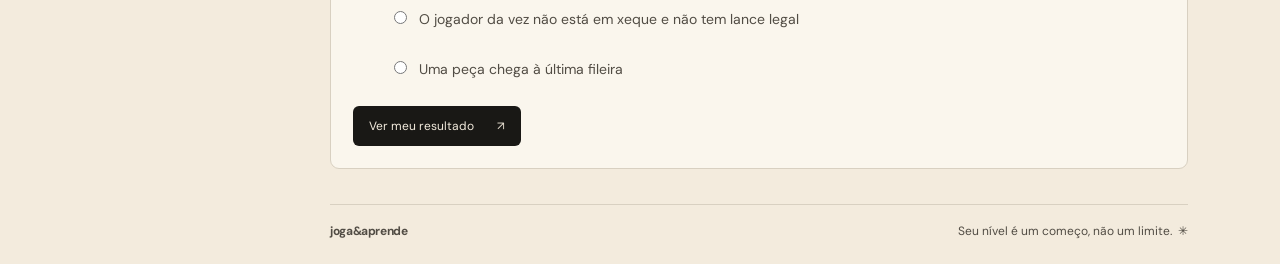
==== commit b017a4b3: "feat(ui): simplify navigation and game controls" ====
--- a/site/habilidades/index.html
+++ b/site/habilidades/index.html
@@ -1,6 +1,6 @@
 <!doctype html><html lang="pt-BR"><head><meta charset="utf-8"><meta name="viewport" content="width=device-width, initial-scale=1"><meta name="theme-color" content="#f6f4ee"><meta name="description" content="Faça uma autoavaliação de Xadrez ou Damas e descubra por onde continuar aprendendo."><title>Habilidades — Joga & Aprende</title><link rel="stylesheet" href="../style.css"><link rel="stylesheet" href="../rules.css"><link rel="stylesheet" href="assessment.css"></head>
-<body class="rules-page assessment-page"><aside class="sidebar"><a class="brand" href="../index.html"><span class="brand-icon">♞</span><span>joga<span class="amp">&</span>aprende<small>ESTÚDIO DE ESTRATÉGIA</small></span></a><div class="nav-label">SEU ESPAÇO</div><nav aria-label="Navegação principal"><a class="nav-link" href="../index.html"><span aria-hidden="true">⌂</span> Visão geral</a><a class="nav-link" href="../jogar/index.html"><span aria-hidden="true">♟</span> Meus jogos</a><a class="nav-link active" href="../habilidades/index.html"><span aria-hidden="true">◉</span> Habilidades</a><a class="nav-link" href="../treino/index.html"><span aria-hidden="true">↗</span> Planos de treino</a><a class="nav-link" href="../xadrez/regras.html"><span aria-hidden="true">♞</span> Regras de Xadrez</a><a class="nav-link" href="../damas/regras.html"><span aria-hidden="true">●</span> Regras de Damas</a><a class="nav-link" href="../progresso/index.html"><span aria-hidden="true">↗</span> Meu progresso</a></nav><div class="side-bottom"><div class="avatar">M</div><div><strong>Minha jornada</strong><small>Aprendiz em movimento</small></div></div></aside>
-<main><header><div class="crumb"><a href="../index.html">SEU ESPAÇO</a><span>/</span> HABILIDADES</div><a class="back-link" href="../index.html">← Visão geral</a></header><section class="rules-hero"><p class="eyebrow">AUTOAVALIAÇÃO · 5 PERGUNTAS POR JOGO</p><h1>Descubra seu ponto<br><em>de partida.</em></h1><p>Responda o que você já sabe hoje. Não é prova: o resultado serve para sugerir o próximo passo de estudo.</p><div class="privacy-note">◇ As avaliações ficam salvas somente neste navegador. Não são enviadas a um servidor.</div></section>
+<body class="rules-page assessment-page"><aside class="sidebar"><a class="brand" href="../index.html"><span class="brand-icon">♞</span><span>joga<span class="amp">&</span>aprende<small>ESTÚDIO DE ESTRATÉGIA</small></span></a><div class="nav-label">SEU ESPAÇO</div><nav aria-label="Navegação principal"><a class="nav-link" href="../index.html"><span aria-hidden="true">⌂</span> Visão geral</a><a class="nav-link" href="../jogar/index.html"><span aria-hidden="true">♟</span> Meus jogos</a><a class="nav-link active" href="../habilidades/index.html"><span aria-hidden="true">◉</span> Habilidades</a><a class="nav-link" href="../treino/index.html"><span aria-hidden="true">▤</span> Planos de treino</a><a class="nav-link" href="../xadrez/regras.html"><span aria-hidden="true">♞</span> Regras de Xadrez</a><a class="nav-link" href="../damas/regras.html"><span aria-hidden="true">●</span> Regras de Damas</a><a class="nav-link" href="../progresso/index.html"><span aria-hidden="true">↗</span> Meu progresso</a></nav><div class="side-bottom"><div class="avatar">M</div><div><strong>Minha jornada</strong><small>Aprendiz em movimento</small></div></div></aside>
+<main><header><div class="crumb"><a href="../index.html">SEU ESPAÇO</a><span>/</span> HABILIDADES</div><a class="back-link" href="../index.html">← Início</a></header><section class="rules-hero"><p class="eyebrow">AUTOAVALIAÇÃO · 5 PERGUNTAS POR JOGO</p><h1>Descubra seu ponto<br><em>de partida.</em></h1><p>Responda o que você já sabe hoje. Não é prova: o resultado serve para sugerir o próximo passo de estudo.</p><div class="privacy-note">◇ As avaliações ficam salvas somente neste navegador. Não são enviadas a um servidor.</div></section>
 <section class="assessment-picker" aria-label="Escolha um jogo"><button class="game-choice selected" type="button" data-game="xadrez"><span>♞</span><strong>Xadrez</strong><small>Fundamentos e decisões</small></button><button class="game-choice" type="button" data-game="damas"><span>◉</span><strong>Damas</strong><small>Movimentos e capturas</small></button></section>
 <section id="assessment-area" aria-live="polite"></section><footer><span>joga<span class="amp">&</span>aprende</span><span>Seu nível é um começo, não um limite. &nbsp;✳</span></footer></main><script src="assessment.js"></script></body></html>
 
--- a/site/style.css
+++ b/site/style.css
@@ -1,18 +1,47 @@
-@import url('https://fonts.googleapis.com/css2?family=DM+Mono:wght@400;500&family=DM+Sans:wght@400;500;600;700&family=Playfair+Display:ital,wght@0,600;0,700;1,600;1,700&display=swap');
-:root{--ink:#202c25;--muted:#778078;--paper:#f6f4ee;--line:#e4e2d9;--green:#344c3d;--lime:#d8ed91;--mono:'DM Mono',monospace;--sans:'DM Sans',sans-serif;--serif:'Playfair Display',serif}*{box-sizing:border-box}html{scroll-behavior:smooth}body{margin:0;background:var(--paper);color:var(--ink);font-family:var(--sans)}.sidebar{position:fixed;inset:0 auto 0 0;width:238px;background:#fbfaf6;border-right:1px solid var(--line);padding:31px 20px;display:flex;flex-direction:column;z-index:2}.brand{display:flex;align-items:center;gap:11px;color:var(--ink);font-weight:700;font-size:19px;text-decoration:none;letter-spacing:-.8px}.brand-icon{background:#e9efdc;border-radius:11px;width:39px;height:39px;display:grid;place-items:center;color:#485f44;font-size:24px}.amp{color:#8b9b58}.brand small{display:block;font:9px var(--mono);letter-spacing:1px;color:#858a80;margin-top:4px}.nav-label,.eyebrow,.crumb,.tag{font:10px var(--mono);letter-spacing:1.4px;color:#8a9087}.nav-label{margin:58px 0 13px 10px}nav{display:grid;gap:5px}.nav-link{padding:12px;border-radius:8px;color:#737b73;text-decoration:none;font-size:13px}.nav-link span{font-size:17px;margin-right:12px}.nav-link.active{background:#edf0e6;color:#344c3d;font-weight:600}.side-bottom{margin-top:auto;border-top:1px solid var(--line);padding-top:20px;display:flex;align-items:center;gap:10px;font-size:12px}.avatar{height:34px;width:34px;border-radius:50%;display:grid;place-items:center;background:#d9e4c2;color:var(--green);font-weight:700}.side-bottom small{display:block;color:#92978e;font-size:10px;margin-top:3px}.dots{margin-left:auto;font-size:20px;color:#889087}main{margin-left:238px;max-width:1440px;padding:0 7.2%}header{height:72px;border-bottom:1px solid var(--line);display:flex;align-items:center;justify-content:space-between}.crumb{font-size:9px}.crumb span{padding:0 8px;color:#b8b9ae}.header-right{display:flex;align-items:center;gap:20px}.streak{font-size:11px;color:#667b4e;background:#edf0e4;border-radius:20px;padding:9px 13px}.icon-btn{border:0;background:none;font-size:18px;color:#697268}.welcome{min-height:330px;padding:55px 0 41px;position:relative;display:flex;justify-content:space-between;align-items:center;border-bottom:1px solid var(--line);overflow:hidden}.eyebrow{margin:0 0 12px}.welcome h1{font:600 clamp(36px,4vw,52px)/1.1 var(--serif);letter-spacing:-1.5px;margin:0}.welcome h1 em{color:#78885e}.intro{font-size:13px;color:#777f76;margin:17px 0 24px}.button{padding:12px 16px;border-radius:6px;text-decoration:none;font-size:11px;display:inline-flex;gap:23px;align-items:center}.dark{background:var(--green);color:white}.dark span{color:var(--lime)}.board-art{width:254px;height:230px;position:relative;display:grid;place-items:center;margin-right:35px}.mini-board{width:184px;height:184px;display:grid;grid-template-columns:repeat(8,1fr);box-shadow:0 16px 36px #27362926;transform:rotate(-7deg);z-index:1}.mini-board span{display:grid;place-items:center;font-size:20px;color:#e7e9d9;background:#758365}.mini-board span:nth-child(16n+1),.mini-board span:nth-child(16n+3),.mini-board span:nth-child(16n+5),.mini-board span:nth-child(16n+7),.mini-board span:nth-child(16n+10),.mini-board span:nth-child(16n+12),.mini-board span:nth-child(16n+14),.mini-board span:nth-child(16n+16){background:#e7e4d3;color:#52614d}.orbit{position:absolute;width:245px;height:245px;border:1px solid #dfe0d2;border-radius:50%}.spark{position:absolute;color:#93a45f}.s1{top:9px;right:4px;font-size:24px}.s2{left:7px;bottom:19px}.welcome-index{position:absolute;bottom:17px;right:0;font:9px var(--mono);letter-spacing:1.2px;color:#96988d}.games-section{padding:32px 0 34px}.section-heading,.panel-heading{display:flex;align-items:end;justify-content:space-between}.section-heading h2,.panel h2{font:600 26px var(--serif);margin:0}.text-link{font-size:11px;color:#64754d;text-decoration:none}.text-link span{margin-left:7px}.game-grid{display:grid;grid-template-columns:1fr 1fr;gap:16px;margin-top:19px}.game-card{background:#fffefa;border:1px solid var(--line);border-radius:9px;overflow:hidden;display:grid;grid-template-columns:40% 60%;min-height:184px}.game-art{position:relative;display:grid;place-items:center;overflow:hidden}.chess-art{background:#dfe7d1}.chess-art span{font-size:96px;color:#405740;transform:translate(-4px,4px)}.chess-art i{position:absolute;font-style:normal;color:#f8f5ea;font-size:36px;top:14px;right:20px}.checkers-art{background:#f0e4d1}.checkers-art span,.checkers-art i,.checkers-art b{position:absolute;font-size:61px;color:#a96544;text-shadow:0 3px 0 #824934}.checkers-art span{transform:translate(-24px,-5px)}.checkers-art i{font-style:normal;transform:translate(23px,20px);color:#e9b986}.checkers-art b{transform:translate(25px,-34px);font-size:44px;color:#d59a6f}.game-content{padding:20px 17px 13px}.tag{font-size:8px}.game-content h3{font:600 23px var(--serif);margin:8px 0 6px}.game-content p{font-size:11px;line-height:1.55;color:#7a8078;margin:0;max-width:245px}.card-bottom{display:flex;align-items:center;justify-content:space-between;border-top:1px solid var(--line);padding-top:11px;margin-top:13px;font-size:9px;color:#858b82}.card-bottom b{font-weight:500;color:#53644a;margin-left:6px}.card-bottom a{color:#425a42;text-decoration:none;font-size:16px}.lower-grid{display:grid;grid-template-columns:1.15fr .85fr;gap:16px;margin:0 0 37px}.panel{border:1px solid var(--line);background:#fbfaf6;border-radius:9px;padding:20px}.panel h2{font-size:20px}.panel .eyebrow{font-size:9px}.round-icon{width:31px;height:31px;border:1px solid var(--line);border-radius:50%;display:grid;place-items:center;color:#65784f}.muted{font-size:11px;color:#7d837a;line-height:1.5;margin:13px 0}.skill-row{padding:10px 0;border-top:1px solid var(--line);display:flex;align-items:center;gap:11px}.skill-row>span{width:30px;height:30px;border-radius:7px;background:#eaf0df;display:grid;place-items:center;color:#53684a}.skill-row strong{font-size:11px;display:block}.skill-row small{font-size:9px;color:#92958c}.skill-row a{margin-left:auto;text-decoration:none;color:#65784f;font-size:10px}.progress-stat{display:flex;align-items:center;gap:14px;margin:22px 0 14px}.progress-stat strong{font:600 39px var(--serif);color:#53684a}.progress-stat span{font-size:11px;line-height:1.6}.progress-stat small{color:#878d84;font-size:9px}.progress-line{height:5px;background:#e9e9df;border-radius:8px}.progress-line span{display:block;height:100%;width:8%;background:#9cb477;border-radius:8px}.progress-foot{display:flex;justify-content:space-between;margin-top:9px;font:9px var(--mono);color:#92958c}footer{border-top:1px solid var(--line);display:flex;justify-content:space-between;padding:18px 0 25px;font-size:10px;color:#858a80}footer>span:first-child{font-weight:700;color:#465849;letter-spacing:-.4px}
+@import url('https://fonts.googleapis.com/css2?family=DM+Mono:wght@400;500&family=DM+Sans:wght@400;500;600;700&family=Playfair+Display:ital,wght@0,600;0,700;1,600;1,700&family=Pinyon+Script&display=swap');
+:root{--ink:#191815;--muted:#514C44;--paper:#F3EBDD;--line:#D8D0C1;--green:#191815;--lime:#E8E0D2;--mono:var(--sans);--sans:'DM Sans',sans-serif;--serif:'Playfair Display',serif;--display:'Pinyon Script','Segoe Script',cursive}*{box-sizing:border-box}html{scroll-behavior:smooth}body{margin:0;background:var(--paper);color:var(--ink);font-family:var(--sans)}.sidebar{position:fixed;inset:0 auto 0 0;width:238px;background:#FAF6ED;border-right:1px solid var(--line);padding:31px 20px;display:flex;flex-direction:column;z-index:2}.brand{display:flex;align-items:center;gap:11px;color:var(--ink);font-weight:700;font-size:19px;text-decoration:none;letter-spacing:-.8px}.brand-icon{background:#FAF6ED;border-radius:11px;width:39px;height:39px;display:grid;place-items:center;color:#514C44;font-size:24px}.amp{color:#514C44}.brand small{display:block;font:9px var(--mono);letter-spacing:1px;color:#514C44;margin-top:4px}.nav-label,.eyebrow,.crumb,.tag{font:10px var(--mono);letter-spacing:1.4px;color:#514C44}.nav-label{margin:58px 0 13px 10px}nav{display:grid;gap:5px}.nav-link{padding:12px;border-radius:8px;color:#514C44;text-decoration:none;font-size:13px}.nav-link span{font-size:17px;margin-right:12px}.nav-link.active{background:#FAF6ED;color:#191815;font-weight:600}.side-bottom{margin-top:auto;border-top:1px solid var(--line);padding-top:20px;display:flex;align-items:center;gap:10px;font-size:12px}.avatar{height:34px;width:34px;border-radius:50%;display:grid;place-items:center;background:#E8E0D2;color:var(--green);font-weight:700}.side-bottom small{display:block;color:#E8E0D2;font-size:10px;margin-top:3px}.dots{margin-left:auto;font-size:20px;color:#514C44}main{margin-left:238px;max-width:1440px;padding:0 7.2%}header{height:72px;border-bottom:1px solid var(--line);display:flex;align-items:center;justify-content:space-between}.crumb{font-size:9px}.crumb span{padding:0 8px;color:#E8E0D2}.header-right{display:flex;align-items:center;gap:20px}.streak{font-size:11px;color:#514C44;background:#FAF6ED;border-radius:20px;padding:9px 13px}.icon-btn{border:0;background:none;font-size:18px;color:#514C44}.welcome{min-height:330px;padding:55px 0 41px;position:relative;display:flex;justify-content:space-between;align-items:center;border-bottom:1px solid var(--line);overflow:hidden}.eyebrow{margin:0 0 12px}.welcome h1{font:600 clamp(36px,4vw,52px)/1.1 var(--serif);letter-spacing:-1.5px;margin:0}.welcome h1 em{color:#514C44}.intro{font-size:13px;color:#514C44;margin:17px 0 24px}.button{padding:12px 16px;border-radius:6px;text-decoration:none;font-size:11px;display:inline-flex;gap:23px;align-items:center}.dark{background:var(--green);color:#FAF6ED}.dark span{color:var(--lime)}.board-art{width:254px;height:230px;position:relative;display:grid;place-items:center;margin-right:35px}.mini-board{width:184px;height:184px;display:grid;grid-template-columns:repeat(8,1fr);box-shadow:0 16px 36px #19181526;transform:rotate(-7deg);z-index:1}.mini-board span{display:grid;place-items:center;font-size:20px;color:#E8E0D2;background:#191815}.mini-board span:nth-child(16n+1),.mini-board span:nth-child(16n+3),.mini-board span:nth-child(16n+5),.mini-board span:nth-child(16n+7),.mini-board span:nth-child(16n+10),.mini-board span:nth-child(16n+12),.mini-board span:nth-child(16n+14),.mini-board span:nth-child(16n+16){background:#E8E0D2;color:#514C44}.orbit{position:absolute;width:245px;height:245px;border:1px solid #E8E0D2;border-radius:50%}.spark{position:absolute;color:#514C44}.s1{top:9px;right:4px;font-size:24px}.s2{left:7px;bottom:19px}.welcome-index{position:absolute;bottom:17px;right:0;font:9px var(--mono);letter-spacing:1.2px;color:#E8E0D2}.games-section{padding:32px 0 34px}.section-heading,.panel-heading{display:flex;align-items:end;justify-content:space-between}.section-heading h2,.panel h2{font:600 26px var(--serif);margin:0}.text-link{font-size:11px;color:#514C44;text-decoration:none}.text-link span{margin-left:7px}.game-grid{display:grid;grid-template-columns:1fr 1fr;gap:16px;margin-top:19px}.game-card{background:#FAF6ED;border:1px solid var(--line);border-radius:9px;overflow:hidden;display:grid;grid-template-columns:40% 60%;min-height:184px}.game-art{position:relative;display:grid;place-items:center;overflow:hidden}.chess-art{background:#E8E0D2}.chess-art span{font-size:96px;color:#191815;transform:translate(-4px,4px)}.chess-art i{position:absolute;font-style:normal;color:#FAF6ED;font-size:36px;top:14px;right:20px}.checkers-art{background:#E8E0D2}.checkers-art span,.checkers-art i,.checkers-art b{position:absolute;font-size:61px;color:#191815;text-shadow:0 3px 0 #191815}.checkers-art span{transform:translate(-24px,-5px)}.checkers-art i{font-style:normal;transform:translate(23px,20px);color:#E8E0D2}.checkers-art b{transform:translate(25px,-34px);font-size:44px;color:#191815}.game-content{padding:20px 17px 13px}.tag{font-size:8px}.game-content h3{font:600 23px var(--serif);margin:8px 0 6px}.game-content p{font-size:11px;line-height:1.55;color:#514C44;margin:0;max-width:245px}.card-bottom{display:flex;align-items:center;justify-content:space-between;border-top:1px solid var(--line);padding-top:11px;margin-top:13px;font-size:9px;color:#514C44}.card-bottom b{font-weight:500;color:#514C44;margin-left:6px}.card-bottom a{color:#514C44;text-decoration:none;font-size:16px}.lower-grid{display:grid;grid-template-columns:1.15fr .85fr;gap:16px;margin:0 0 37px}.panel{border:1px solid var(--line);background:#FAF6ED;border-radius:9px;padding:20px}.panel h2{font-size:20px}.panel .eyebrow{font-size:9px}.round-icon{width:31px;height:31px;border:1px solid var(--line);border-radius:50%;display:grid;place-items:center;color:#514C44}.muted{font-size:11px;color:#514C44;line-height:1.5;margin:13px 0}.skill-row{padding:10px 0;border-top:1px solid var(--line);display:flex;align-items:center;gap:11px}.skill-row>span{width:30px;height:30px;border-radius:7px;background:#FAF6ED;display:grid;place-items:center;color:#191815}.skill-row strong{font-size:11px;display:block}.skill-row small{font-size:9px;color:#E8E0D2}.skill-row a{margin-left:auto;text-decoration:none;color:#514C44;font-size:10px}.progress-stat{display:flex;align-items:center;gap:14px;margin:22px 0 14px}.progress-stat strong{font:600 39px var(--serif);color:#191815}.progress-stat span{font-size:11px;line-height:1.6}.progress-stat small{color:#514C44;font-size:9px}.progress-line{height:5px;background:#FAF6ED;border-radius:8px}.progress-line span{display:block;height:100%;width:8%;background:#E8E0D2;border-radius:8px}.progress-foot{display:flex;justify-content:space-between;margin-top:9px;font:9px var(--mono);color:#E8E0D2}footer{border-top:1px solid var(--line);display:flex;justify-content:space-between;padding:18px 0 25px;font-size:10px;color:#514C44}footer>span:first-child{font-weight:700;color:#514C44;letter-spacing:-.4px}
 @media(max-width:950px){.sidebar{width:195px}main{margin-left:195px;padding:0 5%}.game-card{grid-template-columns:34% 66%}.game-content{padding:16px 12px}.board-art{margin-right:0;transform:scale(.85)}}@media(max-width:700px){.sidebar{position:sticky;top:0;width:100%;height:60px;padding:9px 16px;flex-direction:row;align-items:center;border-right:0;border-bottom:1px solid var(--line)}.brand{font-size:16px}.brand-icon{width:34px;height:34px}.brand small,.nav-label,.side-bottom{display:none}nav{margin-left:auto;display:flex;gap:0}.nav-link{font-size:0;padding:8px}.nav-link span{font-size:17px;margin:0}.nav-link:nth-child(n+3){display:none}main{margin:0;padding:0 20px}header{height:54px}.streak{font-size:9px;padding:7px 9px}.welcome{padding:37px 0 40px;min-height:275px}.welcome h1{font-size:37px}.intro{max-width:300px;line-height:1.5}.board-art{position:absolute;right:-80px;opacity:.18;transform:scale(.8)}.welcome>div:first-child{z-index:1}.welcome-index{font-size:7px}.game-grid,.lower-grid{grid-template-columns:1fr}.game-card{min-height:175px;grid-template-columns:36% 64%}.game-art{min-height:175px}.game-content p{max-width:none}.section-heading h2{font-size:24px}.panel{padding:17px}footer{font-size:9px}}
 /* Navegação lateral idêntica em todas as áreas. */
-.sidebar{width:250px;padding:28px 18px}.sidebar nav{gap:4px}.sidebar .nav-link{display:flex;align-items:center;min-height:42px;line-height:1.25}.sidebar .nav-link span{flex:none;width:23px;text-align:center}.sidebar .nav-link.active{background:#edf0e6;color:#344c3d;font-weight:600}
+.sidebar{width:250px;padding:28px 18px}.sidebar nav{gap:4px}.sidebar .nav-link{display:flex;align-items:center;min-height:42px;line-height:1.25}.sidebar .nav-link span{flex:none;width:23px;text-align:center}.sidebar .nav-link.active{background:#FAF6ED;color:#191815;font-weight:600}
 @media(max-width:950px) and (min-width:701px){.sidebar{width:210px;padding:25px 14px}.sidebar .nav-link{font-size:12px}}
-@media(max-width:700px){.sidebar{position:sticky;top:0;width:100%;height:auto;min-height:unset;padding:8px 12px;background:#fbfaf6;display:grid;grid-template-columns:1fr;z-index:5}.sidebar .brand{font-size:15px}.sidebar .brand-icon{width:32px;height:32px}.sidebar .brand small,.sidebar .nav-label,.sidebar .side-bottom{display:none}.sidebar nav{display:flex;overflow-x:auto;gap:4px;margin:7px -2px 0;padding-bottom:2px;scrollbar-width:thin}.sidebar .nav-link{display:flex;flex:0 0 auto;min-height:34px;padding:7px 9px;font-size:10px;white-space:nowrap}.sidebar .nav-link span{font-size:14px;width:17px;margin-right:5px}.sidebar .nav-link:nth-child(n){display:flex}}
+@media(max-width:700px){.sidebar{position:sticky;top:0;width:100%;height:auto;min-height:unset;padding:8px 12px;background:#FAF6ED;display:grid;grid-template-columns:1fr;z-index:5}.sidebar .brand{font-size:15px}.sidebar .brand-icon{width:32px;height:32px}.sidebar .brand small,.sidebar .nav-label,.sidebar .side-bottom{display:none}.sidebar nav{display:flex;overflow-x:auto;gap:4px;margin:7px -2px 0;padding-bottom:2px;scrollbar-width:thin}.sidebar .nav-link{display:flex;flex:0 0 auto;min-height:34px;padding:7px 9px;font-size:10px;white-space:nowrap}.sidebar .nav-link span{font-size:14px;width:17px;margin-right:5px}.sidebar .nav-link:nth-child(n){display:flex}}
 
 @media(min-width:701px){.sidebar .nav-link{font-size:12px;padding:10px 9px}.sidebar .nav-link span{margin-right:7px}}
 /* Páginas gerais usam os dois acentos de jogo de forma equilibrada. */
-.games-section .section-heading h2{ text-decoration:underline; text-decoration-color:#d9c4ae; text-decoration-thickness:2px; text-underline-offset:6px }
-.skill-row:nth-of-type(1)>span{background:#eaf0df;color:#53684a}
-.skill-row:nth-of-type(2)>span{background:#f4e7d8;color:#a96544}
+.games-section .section-heading h2{ text-decoration:underline; text-decoration-color:#E8E0D2; text-decoration-thickness:2px; text-underline-offset:6px }
+.skill-row:nth-of-type(1)>span{background:#FAF6ED;color:#191815}
+.skill-row:nth-of-type(2)>span{background:#FAF6ED;color:#191815}
 .brand>span:last-child{font-family:var(--serif);font-weight:700;letter-spacing:-.6px}.brand .amp{font-family:var(--sans)}
 /* Títulos seguem a fonte sem serifa da marca antiga; o itálico serifado fica como acento. */
 h1,h2,h3{font-family:var(--sans)}h1 em,h2 em,h3 em{font-family:var(--serif);font-style:italic}
 /* Restaura a marca Joga & Aprende à tipografia sem serifa original. */
 .brand>span:last-child{font-family:var(--sans);font-weight:700;letter-spacing:-.8px}.brand .amp{font-family:var(--sans)}
+
+/* Identidade editorial vintage: papel marfim, tinta escura e títulos caligráficos. */
+:root{--paper:#F3EBDD;--surface:#FAF6ED;--ink:#191815;--secondary:#514C44;--muted:#514C44;--line:#D8D0C1;--green:#191815;--lime:#E8E0D2;--display:'Pinyon Script','Segoe Script',cursive;--sans:'DM Sans',sans-serif;--mono:var(--sans)}
+body{background-color:var(--paper);background-image:url("data:image/svg+xml,%3Csvg xmlns='http://www.w3.org/2000/svg' width='180' height='180'%3E%3Cfilter id='grain'%3E%3CfeTurbulence type='fractalNoise' baseFrequency='.8' numOctaves='2' stitchTiles='stitch'/%3E%3C/filter%3E%3Crect width='100%25' height='100%25' filter='url(%23grain)' opacity='.035'/%3E%3C/svg%3E");background-repeat:repeat;background-attachment:fixed;color:var(--ink)}
+:where(h1,h2,h3){font-family:var(--display)!important;font-weight:400!important;letter-spacing:0!important}
+:where(h1 em,h2 em,h3 em){font-family:var(--display)!important;font-style:normal!important;color:var(--ink)!important}
+.brand-icon{background:var(--ink)!important;color:var(--paper)!important;border-radius:3px!important}
+.brand .amp{color:var(--ink)!important}
+.sidebar .nav-link.active{background:var(--ink)!important;color:var(--paper)!important;border-radius:3px!important}
+.button.dark,.dark{background:var(--ink)!important;color:var(--paper)!important}
+:where(.side-bottom small,.crumb span,.welcome-index,.skill-row small,.progress-foot,.toc span){color:var(--secondary)!important}
+:where(.sidebar,.panel,.game-card,.game-progress-card,.game-choice,.training-choice,.quiz-form,.assessment-result,.progress-panel-card,.practice-card,.game-side-card,.mode-panel,.record-form input,.record-form select,.record-form textarea){border-color:var(--line)}
+:where(.game-card,.panel,.game-choice,.training-choice,.quiz-form,.assessment-result,.progress-panel-card,.practice-card,.game-side-card,.mode-panel){border-radius:4px}
+:where(button,a,input,select,textarea,summary):focus-visible{outline-color:var(--ink)!important;outline-offset:3px}
+::selection{background:var(--ink);color:var(--paper)}
+/* Hierarquia tipográfica e legibilidade do sistema editorial. */
+:where(h1,h2){font-family:var(--display)!important;font-weight:400!important;letter-spacing:0!important;line-height:1.16}
+:where(h1 em,h2 em){font-family:var(--display)!important;font-style:normal!important;color:var(--ink)!important}
+:where(h3){font-family:var(--sans)!important;font-weight:600!important;letter-spacing:0!important}
+:where(.game-content h3,.practice-card h3,.empty-history h3){font-family:var(--display)!important;font-weight:400!important}
+body :where(p,li,label,dd,dt){font-size:max(14px,.875em)!important;line-height:1.55}
+body :where(small,time,button,.nav-link,.eyebrow,.crumb,.tag,.nav-label,.board-coordinates,.card-bottom,.game-progress-metrics span,.game-progress-cta,.lesson-number,.hero-pills span,.privacy-note,.practice-level,.recommended-tag,.saved-copy,.progress-foot,.history-title,.history-main small){font-size:max(12px,.75em)!important}
+.checkers-art i{color:var(--ink)!important}
+.skill-row small,.progress-foot,.welcome-index,.side-bottom small,.crumb span,.toc span{color:var(--secondary)!important}
+.mini-checker-board .move-dot{color:var(--paper)!important}
+.game-card{position:relative}
+.game-card::after{content:"";position:absolute;inset:0 0 auto;height:3px;background:repeating-linear-gradient(90deg,var(--ink) 0 8px,var(--surface) 8px 16px);opacity:.2;pointer-events:none}.brand small{font-size:12px!important}
+:where(.move-list,.turn-indicator,.game-progress-desc,.quiz-count,.stat-card>span,.overview-stats article span,.plan-meter span){font-size:max(12px,.75em)!important}body :where(input,select,textarea,summary){font-size:max(14px,.875em)!important}
+footer{font-size:max(12px,.75em)!important}
--- a/site/rules.css
+++ b/site/rules.css
@@ -1,19 +1,19 @@
-.rules-page main{padding-bottom:0}.rules-page header{height:72px}.rules-page .crumb a{color:inherit;text-decoration:none}.back-link{font-size:11px;text-decoration:none;color:#65784f}.rules-hero{padding:57px 0 40px;border-bottom:1px solid var(--line)}.rules-hero h1{font:600 clamp(38px,5vw,58px)/1.08 var(--serif);letter-spacing:-1.5px;margin:0;color:var(--ink)}.rules-hero h1 em{color:#78885e}.rules-hero>p:not(.eyebrow){max-width:560px;color:#777f76;font-size:14px;line-height:1.7;margin:17px 0 23px}.hero-pills{display:flex;flex-wrap:wrap;gap:8px}.hero-pills span{background:#edf0e6;color:#506348;border-radius:20px;padding:8px 12px;font-size:10px}.toc{position:sticky;top:0;z-index:1;background:#f6f4eef2;backdrop-filter:blur(10px);display:flex;align-items:center;gap:19px;padding:14px 0;border-bottom:1px solid var(--line);overflow-x:auto;white-space:nowrap}.toc span{font:9px var(--mono);letter-spacing:1px;color:#94988e}.toc a{font-size:10px;text-decoration:none;color:#697369}.toc a:hover,.toc a:focus{color:#344c3d;text-decoration:underline}.lesson{display:grid;grid-template-columns:44px minmax(0,1fr);gap:13px;padding:37px 0;border-bottom:1px solid var(--line);scroll-margin-top:56px}.lesson-number{font:11px var(--mono);color:#87966b;padding-top:3px}.lesson>div:nth-child(2)>p:not(.eyebrow){max-width:760px;color:#69736a;font-size:13px;line-height:1.8;margin:12px 0}.lesson h2{font:600 27px/1.2 var(--serif);margin:0;color:var(--ink)}.lesson h3{font:600 15px var(--serif);margin:0 0 7px}.lesson .eyebrow{font-size:9px;margin-bottom:9px}.note{display:flex;gap:12px;align-items:flex-start;background:#edf0e6;border-left:3px solid #93a66c;padding:13px 15px;border-radius:0 7px 7px 0;margin-top:18px;max-width:760px}.note>span{font-size:19px;color:#65784f}.note p{font-size:11px;line-height:1.6;color:#59655a;margin:0}.setup-grid,.checkers-setup{display:grid;grid-template-columns:220px 1fr;gap:25px;align-items:center;margin-top:18px}.setup-grid ul,.checkers-setup ul{padding-left:18px;color:#69736a;font-size:11px;line-height:2}.setup-board{width:220px;aspect-ratio:1;display:grid;grid-template-columns:repeat(8,1fr);border:5px solid #e7e4d3}.setup-board span,.setup-board i{display:grid;place-items:center;font-size:19px;font-style:normal;background:#758365;color:#f4f2e8}.setup-board span:nth-child(16n+1),.setup-board span:nth-child(16n+3),.setup-board span:nth-child(16n+5),.setup-board span:nth-child(16n+7),.setup-board span:nth-child(16n+10),.setup-board span:nth-child(16n+12),.setup-board span:nth-child(16n+14),.setup-board span:nth-child(16n+16){background:#e7e4d3;color:#4b5946}.piece-grid{display:grid;grid-template-columns:repeat(3,1fr);gap:11px;margin-top:18px}.piece-grid article,.end-grid article{padding:15px;border:1px solid var(--line);background:#fbfaf6;border-radius:8px}.piece-grid article>span{font-size:25px;color:#53684a}.piece-grid h3{margin:6px 0}.piece-grid p,.end-grid p{font-size:10px;line-height:1.65;color:#747d74;margin:0}.special-list{display:grid;gap:10px;margin-top:15px}.special-list article{display:flex;gap:13px;padding:15px;background:#fbfaf6;border:1px solid var(--line);border-radius:8px}.special-list p{font-size:11px;line-height:1.65;color:#747d74;margin:0}.special-icon{flex:0 0 30px;height:30px;display:grid;place-items:center;border-radius:50%;background:#edf0e6;color:#566c4e}.end-grid{display:grid;grid-template-columns:1fr 1fr;gap:10px;margin-top:16px}.end-grid h3{margin-bottom:7px}.glossary dl{display:grid;grid-template-columns:150px 1fr;gap:0;margin:15px 0}.glossary dt,.glossary dd{padding:10px 0;border-bottom:1px solid var(--line);font-size:11px;line-height:1.6}.glossary dt{font-weight:700;color:#4b6248}.glossary dd{margin:0;color:#707a70}.next-step{padding:30px 0 36px}.next-step h2{font:600 25px var(--serif);margin:0 0 16px}.next-step .text-link{margin-left:14px}.rules-page footer{margin-top:0}.checkers-rules .rules-hero h1 em{color:#a96544}.checkers-board{width:220px;aspect-ratio:1;display:grid;grid-template-columns:repeat(8,1fr);border:5px solid #e7e4d3;background:repeating-conic-gradient(#758365 0% 25%,#e7e4d3 0% 50%) 0 0/25% 25%;}.checkers-board::before{content:'● ● ● ● ● ● ● ● ● ● ● ●';color:#f6eee1;font-size:20px;line-height:1;letter-spacing:5px;word-break:break-all;text-align:center;padding:4px 1px;background:repeating-linear-gradient(to bottom,transparent 0 20px,#a96544 20px 43px,transparent 43px 66px);grid-area:1/1}.checkers-board::after{content:'● ● ● ● ● ● ● ● ● ● ● ●';color:#a96544;font-size:20px;line-height:1;letter-spacing:5px;word-break:break-all;text-align:center;padding:4px 1px;background:repeating-linear-gradient(to bottom,transparent 0 20px,#f0c99d 20px 43px,transparent 43px 66px);grid-area:1/1;transform:rotate(180deg)}.move-example{display:flex;align-items:center;gap:18px;margin-top:18px;padding:15px;background:#fbfaf6;border:1px solid var(--line);border-radius:8px;max-width:600px}.mini-checker-board{width:120px;height:120px;flex:none;display:grid;grid-template-columns:repeat(4,1fr);background:repeating-conic-gradient(#758365 0% 25%,#e7e4d3 0% 50%) 0 0/50% 50%}.mini-checker-board span{display:grid;place-items:center;color:white}.mini-checker-board .piece-light{font-size:24px}.mini-checker-board .move-dot{color:#d8ed91;font-size:23px}.move-example p,.fine-print{font-size:10px;line-height:1.7;color:#747d74}.rules-page a:focus-visible{outline:2px solid #65784f;outline-offset:3px;border-radius:3px}
+.rules-page main{padding-bottom:0}.rules-page header{height:72px}.rules-page .crumb a{color:inherit;text-decoration:none}.back-link{font-size:11px;text-decoration:none;color:#514C44}.rules-hero{padding:57px 0 40px;border-bottom:1px solid var(--line)}.rules-hero h1{font:600 clamp(38px,5vw,58px)/1.08 var(--serif);letter-spacing:-1.5px;margin:0;color:var(--ink)}.rules-hero h1 em{color:#514C44}.rules-hero>p:not(.eyebrow){max-width:560px;color:#514C44;font-size:14px;line-height:1.7;margin:17px 0 23px}.hero-pills{display:flex;flex-wrap:wrap;gap:8px}.hero-pills span{background:#FAF6ED;color:#514C44;border-radius:20px;padding:8px 12px;font-size:10px}.toc{position:sticky;top:0;z-index:1;background:#FAF6EDf2;backdrop-filter:blur(10px);display:flex;align-items:center;gap:19px;padding:14px 0;border-bottom:1px solid var(--line);overflow-x:auto;white-space:nowrap}.toc span{font:9px var(--mono);letter-spacing:1px;color:#E8E0D2}.toc a{font-size:10px;text-decoration:none;color:#514C44}.toc a:hover,.toc a:focus{color:#191815;text-decoration:underline}.lesson{display:grid;grid-template-columns:44px minmax(0,1fr);gap:13px;padding:37px 0;border-bottom:1px solid var(--line);scroll-margin-top:56px}.lesson-number{font:11px var(--mono);color:#514C44;padding-top:3px}.lesson>div:nth-child(2)>p:not(.eyebrow){max-width:760px;color:#514C44;font-size:13px;line-height:1.8;margin:12px 0}.lesson h2{font:600 27px/1.2 var(--serif);margin:0;color:var(--ink)}.lesson h3{font:600 15px var(--serif);margin:0 0 7px}.lesson .eyebrow{font-size:9px;margin-bottom:9px}.note{display:flex;gap:12px;align-items:flex-start;background:#FAF6ED;border-left:3px solid #514C44;padding:13px 15px;border-radius:0 7px 7px 0;margin-top:18px;max-width:760px}.note>span{font-size:19px;color:#514C44}.note p{font-size:11px;line-height:1.6;color:#514C44;margin:0}.setup-grid,.checkers-setup{display:grid;grid-template-columns:220px 1fr;gap:25px;align-items:center;margin-top:18px}.setup-grid ul,.checkers-setup ul{padding-left:18px;color:#514C44;font-size:11px;line-height:2}.setup-board{width:220px;aspect-ratio:1;display:grid;grid-template-columns:repeat(8,1fr);border:5px solid #E8E0D2}.setup-board span,.setup-board i{display:grid;place-items:center;font-size:19px;font-style:normal;background:#191815;color:#FAF6ED}.setup-board span:nth-child(16n+1),.setup-board span:nth-child(16n+3),.setup-board span:nth-child(16n+5),.setup-board span:nth-child(16n+7),.setup-board span:nth-child(16n+10),.setup-board span:nth-child(16n+12),.setup-board span:nth-child(16n+14),.setup-board span:nth-child(16n+16){background:#E8E0D2;color:#514C44}.piece-grid{display:grid;grid-template-columns:repeat(3,1fr);gap:11px;margin-top:18px}.piece-grid article,.end-grid article{padding:15px;border:1px solid var(--line);background:#FAF6ED;border-radius:8px}.piece-grid article>span{font-size:25px;color:#191815}.piece-grid h3{margin:6px 0}.piece-grid p,.end-grid p{font-size:10px;line-height:1.65;color:#514C44;margin:0}.special-list{display:grid;gap:10px;margin-top:15px}.special-list article{display:flex;gap:13px;padding:15px;background:#FAF6ED;border:1px solid var(--line);border-radius:8px}.special-list p{font-size:11px;line-height:1.65;color:#514C44;margin:0}.special-icon{flex:0 0 30px;height:30px;display:grid;place-items:center;border-radius:50%;background:#FAF6ED;color:#514C44}.end-grid{display:grid;grid-template-columns:1fr 1fr;gap:10px;margin-top:16px}.end-grid h3{margin-bottom:7px}.glossary dl{display:grid;grid-template-columns:150px 1fr;gap:0;margin:15px 0}.glossary dt,.glossary dd{padding:10px 0;border-bottom:1px solid var(--line);font-size:11px;line-height:1.6}.glossary dt{font-weight:700;color:#514C44}.glossary dd{margin:0;color:#514C44}.next-step{padding:30px 0 36px}.next-step h2{font:600 25px var(--serif);margin:0 0 16px}.next-step .text-link{margin-left:14px}.rules-page footer{margin-top:0}.checkers-rules .rules-hero h1 em{color:#191815}.checkers-board{width:220px;aspect-ratio:1;display:grid;grid-template-columns:repeat(8,1fr);border:5px solid #E8E0D2;background:repeating-conic-gradient(#191815 0% 25%,#E8E0D2 0% 50%) 0 0/25% 25%;}.checkers-board::before{content:'● ● ● ● ● ● ● ● ● ● ● ●';color:#FAF6ED;font-size:20px;line-height:1;letter-spacing:5px;word-break:break-all;text-align:center;padding:4px 1px;background:repeating-linear-gradient(to bottom,transparent 0 20px,#191815 20px 43px,transparent 43px 66px);grid-area:1/1}.checkers-board::after{content:'● ● ● ● ● ● ● ● ● ● ● ●';color:#191815;font-size:20px;line-height:1;letter-spacing:5px;word-break:break-all;text-align:center;padding:4px 1px;background:repeating-linear-gradient(to bottom,transparent 0 20px,#E8E0D2 20px 43px,transparent 43px 66px);grid-area:1/1;transform:rotate(180deg)}.move-example{display:flex;align-items:center;gap:18px;margin-top:18px;padding:15px;background:#FAF6ED;border:1px solid var(--line);border-radius:8px;max-width:600px}.mini-checker-board{width:120px;height:120px;flex:none;display:grid;grid-template-columns:repeat(4,1fr);background:repeating-conic-gradient(#191815 0% 25%,#E8E0D2 0% 50%) 0 0/50% 50%}.mini-checker-board span{display:grid;place-items:center;color:#FAF6ED}.mini-checker-board .piece-light{font-size:24px}.mini-checker-board .move-dot{color:#E8E0D2;font-size:23px}.move-example p,.fine-print{font-size:10px;line-height:1.7;color:#514C44}.rules-page a:focus-visible{outline:2px solid #514C44;outline-offset:3px;border-radius:3px}
 @media(max-width:700px){.rules-page .sidebar{position:sticky}.rules-page main{padding:0 20px}.rules-page header{height:54px}.rules-hero{padding:38px 0 30px}.rules-hero h1{font-size:39px}.rules-hero>p:not(.eyebrow){font-size:12px}.toc{gap:14px}.toc span{display:none}.lesson{grid-template-columns:27px minmax(0,1fr);gap:8px;padding:27px 0}.lesson h2{font-size:23px}.lesson>div:nth-child(2)>p:not(.eyebrow){font-size:12px}.setup-grid,.checkers-setup{grid-template-columns:1fr;gap:8px}.setup-board,.checkers-board{width:min(100%,240px);margin:auto}.piece-grid{grid-template-columns:1fr 1fr}.end-grid{grid-template-columns:1fr}.glossary dl{grid-template-columns:100px 1fr}.next-step .text-link{display:block;margin:16px 0 0}.move-example{align-items:flex-start;flex-direction:column}}
 
 /* Tabuleiros de Damas: casas e peças independentes para renderização estável. */
-.checkers-board,.mini-checker-board{overflow:hidden;aspect-ratio:1;border:5px solid #e7e4d3}
+.checkers-board,.mini-checker-board{overflow:hidden;aspect-ratio:1;border:5px solid #E8E0D2}
 .checkers-board{width:220px;margin:auto}
 .mini-checker-board{width:150px;flex:none;border-width:3px}
 .board-squares{width:100%;height:100%;display:grid;grid-template-columns:repeat(8,1fr);grid-template-rows:repeat(8,1fr)}
 .square{position:relative;display:block;font-style:normal}
-.square.light{background:#e7e4d3}
-.square.dark{background:#758365}
-.piece-red::after,.piece-white::after{content:"";position:absolute;width:66%;height:66%;left:17%;top:17%;border-radius:50%;box-shadow:inset 0 -3px 0 #0002,0 1px 2px #0003}
-.piece-red::after{background:#a96544;border:2px solid #f0c99d}
-.piece-white::after{background:#f8f5ea;border:2px solid #d5d1bf}
-.move-target::after{content:"";position:absolute;width:28%;height:28%;left:36%;top:36%;border-radius:50%;background:#d8ed91}
-.mini-checker-board .piece-white::after{width:66%;height:66%}
+.square.light{background:#E8E0D2}
+.square.dark{background:#191815}
+.piece-red::after,.piece-#FAF6ED::after{content:"";position:absolute;width:66%;height:66%;left:17%;top:17%;border-radius:50%;box-shadow:inset 0 -3px 0 #19181522,0 1px 2px #19181533}
+.piece-red::after{background:#191815;border:2px solid #E8E0D2}
+.piece-#FAF6ED::after{background:#FAF6ED;border:2px solid #E8E0D2}
+.move-target::after{content:"";position:absolute;width:28%;height:28%;left:36%;top:36%;border-radius:50%;background:#E8E0D2}
+.mini-checker-board .piece-#FAF6ED::after{width:66%;height:66%}
 @media(max-width:700px){.checkers-board{width:min(100%,240px)}.mini-checker-board{width:150px}}
 /* Desativa os antigos desenhos baseados em texto que causavam sobreposição. */
 .checkers-board::before,.checkers-board::after,.mini-checker-board::before,.mini-checker-board::after{content:none!important;display:none!important}
@@ -21,18 +21,31 @@
 .mini-checker-board{display:block;background:none!important}
 .board-squares{position:relative}
 .square{min-width:0;min-height:0}
-.checkers-board{display:block;width:220px;height:auto;aspect-ratio:1;border:5px solid #e7e4d3;background:none!important}
-.mini-checker-board{display:block;width:150px;height:auto;aspect-ratio:1;flex:none;border:3px solid #e7e4d3;background:none!important}
+.checkers-board{display:block;width:220px;height:auto;aspect-ratio:1;border:5px solid #E8E0D2;background:none!important}
+.mini-checker-board{display:block;width:150px;height:auto;aspect-ratio:1;flex:none;border:3px solid #E8E0D2;background:none!important}
 @media(max-width:700px){.checkers-board{width:min(100%,240px)}.mini-checker-board{width:150px}}
 
 /* Acentos temáticos: verde para Xadrez, terracota para Damas. */
-.checkers-rules{--game-accent:#a96544;--game-soft:#f4e7d8;--game-border:#e3c7ac}
+.checkers-rules{--game-accent:#191815;--game-soft:#FAF6ED;--game-border:#E8E0D2}
 .checkers-rules .rules-hero h1 em{color:var(--game-accent)}
-.checkers-rules .hero-pills span{background:var(--game-soft);color:#805139}
+.checkers-rules .hero-pills span{background:var(--game-soft);color:#191815}
 .checkers-rules .lesson-number,.checkers-rules .lesson .eyebrow{color:var(--game-accent)}
-.checkers-rules .note{background:#f4e7d8;border-left-color:#bd805d}
+.checkers-rules .note{background:#FAF6ED;border-left-color:#191815}
 .checkers-rules .note>span,.checkers-rules .back-link,.checkers-rules .toc a:hover,.checkers-rules .toc a:focus{color:var(--game-accent)}
 .checkers-rules .special-icon{background:var(--game-soft);color:var(--game-accent)}
-.checkers-rules .glossary dt{color:#805139}
+.checkers-rules .glossary dt{color:#191815}
 .checkers-rules a:focus-visible{outline-color:var(--game-accent)}
 .rules-page h1,.rules-page h2,.rules-page h3{font-family:var(--sans)}.rules-page h1 em,.rules-page h2 em,.rules-page h3 em{font-family:var(--serif);font-style:italic}
+
+/* Diagramas de Damas em impressão bicromática; os SVGs mantêm a marcação existente. */
+.checkers-rules svg.checkers-board rect[fill="#758365"],.checkers-rules svg.mini-checker-board rect[fill="#758365"]{fill:#191815!important}
+.checkers-rules svg.checkers-board rect[fill="#e7e4d3"],.checkers-rules svg.mini-checker-board rect[fill="#e7e4d3"]{fill:#F3EBDD!important}
+.checkers-rules svg.checkers-board circle[fill="#a96544"],.checkers-rules svg.mini-checker-board circle[fill="#a96544"]{fill:#191815!important}
+.checkers-rules svg.checkers-board circle[fill="#f8f5ea"],.checkers-rules svg.mini-checker-board circle[fill="#f8f5ea"]{fill:#FAF6ED!important}
+.checkers-rules svg.checkers-board circle[stroke],.checkers-rules svg.mini-checker-board circle[stroke]{stroke:#514C44!important}.checkers-board,.mini-checker-board{background-color:#F3EBDD}
+.checkers-rules svg.mini-checker-board circle[fill="#d8ed91"]{fill:#FAF6ED!important}
+
+/* Ação de retorno à página inicial, visível e confortável para toque e teclado. */
+.back-link{display:inline-flex;align-items:center;justify-content:center;min-height:44px;padding:9px 13px;border:1px solid var(--ink);border-radius:3px;background:var(--surface);color:var(--ink);font-size:12px;font-weight:600;text-decoration:none;white-space:nowrap}
+.back-link:hover{background:var(--ink);color:var(--paper)}
+.back-link:focus-visible{outline:3px solid var(--ink);outline-offset:3px}
--- a/site/habilidades/assessment.css
+++ b/site/habilidades/assessment.css
@@ -1,4 +1,8 @@
-.assessment-page .privacy-note{display:inline-block;padding:10px 13px;background:#edf0e6;border-radius:6px;color:#56684d;font-size:10px}.assessment-picker{display:grid;grid-template-columns:1fr 1fr;gap:12px;margin:25px 0}.game-choice{display:grid;grid-template-columns:38px 1fr;grid-template-rows:auto auto;text-align:left;align-items:center;gap:2px 12px;padding:15px;background:#fbfaf6;border:1px solid var(--line);border-radius:8px;color:var(--ink);cursor:pointer}.game-choice>span{grid-row:1/3;width:36px;height:36px;display:grid;place-items:center;background:#edf0e6;border-radius:8px;color:#53684a;font-size:22px}.game-choice strong{font:600 16px var(--serif)}.game-choice small{font-size:10px;color:#7b837a}.game-choice.selected{border-color:#82936d;box-shadow:0 0 0 2px #e3ead7}.quiz-form,.assessment-result{padding:22px;background:#fbfaf6;border:1px solid var(--line);border-radius:9px;margin-bottom:35px}.quiz-heading{display:flex;align-items:center;justify-content:space-between}.quiz-heading h2,.assessment-result h2{font:600 25px var(--serif);margin:0}.quiz-count{font:10px var(--mono);color:#7b837a}.quiz-intro{font-size:11px;color:#7b837a;margin:10px 0 18px}.question{margin:0;padding:16px 0;border:0;border-top:1px solid var(--line)}.question legend{padding:0;width:100%;font-size:13px;font-weight:600;line-height:1.5}.question legend span{font:10px var(--mono);color:#87966b;margin-right:10px}.answer-option{display:flex;align-items:flex-start;gap:9px;margin:9px 0 0 24px;padding:9px 11px;border:1px solid transparent;border-radius:6px;color:#69736a;font-size:11px;line-height:1.5;cursor:pointer}.answer-option:has(input:checked){background:#edf0e6;border-color:#d7dfca;color:#394b3d}.answer-option input{accent-color:#53684a;margin-top:2px}.submit-quiz{border:0;cursor:pointer;font-family:var(--sans)}.form-error{color:#9a493d;font-size:11px}.result-score{display:flex;align-items:center;gap:17px;padding:20px 0;border-bottom:1px solid var(--line)}.result-score>strong{font:600 42px var(--serif);color:#53684a}.result-score>strong small{font:12px var(--sans);color:#8a9087}.result-score p{font-size:11px;color:#7b837a;margin:6px 0 0}.assessment-result h3{font:600 16px var(--serif);margin:18px 0 8px}.assessment-result ul{padding-left:18px;color:#69736a;font-size:11px;line-height:1.8}.saved-copy{font-size:10px;color:#8b9087}.result-actions{display:flex;align-items:center;gap:16px;flex-wrap:wrap}.text-button{border:0;background:none;color:#697b55;text-decoration:underline;cursor:pointer;font:11px var(--sans)}.assessment-page button:focus-visible,.assessment-page input:focus-visible{outline:2px solid #65784f;outline-offset:3px}
+.assessment-page .privacy-note{display:inline-block;padding:10px 13px;background:#FAF6ED;border-radius:6px;color:#514C44;font-size:10px}.assessment-picker{display:grid;grid-template-columns:1fr 1fr;gap:12px;margin:25px 0}.game-choice{display:grid;grid-template-columns:38px 1fr;grid-template-rows:auto auto;text-align:left;align-items:center;gap:2px 12px;padding:15px;background:#FAF6ED;border:1px solid var(--line);border-radius:8px;color:var(--ink);cursor:pointer}.game-choice>span{grid-row:1/3;width:36px;height:36px;display:grid;place-items:center;background:#FAF6ED;border-radius:8px;color:#191815;font-size:22px}.game-choice strong{font:600 16px var(--serif)}.game-choice small{font-size:10px;color:#514C44}.game-choice.selected{border-color:#514C44;box-shadow:0 0 0 2px #E8E0D2}.quiz-form,.assessment-result{padding:22px;background:#FAF6ED;border:1px solid var(--line);border-radius:9px;margin-bottom:35px}.quiz-heading{display:flex;align-items:center;justify-content:space-between}.quiz-heading h2,.assessment-result h2{font:600 25px var(--serif);margin:0}.quiz-count{font:10px var(--mono);color:#514C44}.quiz-intro{font-size:11px;color:#514C44;margin:10px 0 18px}.question{margin:0;padding:16px 0;border:0;border-top:1px solid var(--line)}.question legend{padding:0;width:100%;font-size:13px;font-weight:600;line-height:1.5}.question legend span{font:10px var(--mono);color:#514C44;margin-right:10px}.answer-option{display:flex;align-items:flex-start;gap:9px;margin:9px 0 0 24px;padding:9px 11px;border:1px solid transparent;border-radius:6px;color:#514C44;font-size:11px;line-height:1.5;cursor:pointer}.answer-option:has(input:checked){background:#FAF6ED;border-color:#E8E0D2;color:#514C44}.answer-option input{accent-color:#191815;margin-top:2px}.submit-quiz{border:0;cursor:pointer;font-family:var(--sans)}.form-error{color:#191815;font-size:11px}.result-score{display:flex;align-items:center;gap:17px;padding:20px 0;border-bottom:1px solid var(--line)}.result-score>strong{font:600 42px var(--serif);color:#191815}.result-score>strong small{font:12px var(--sans);color:#514C44}.result-score p{font-size:11px;color:#514C44;margin:6px 0 0}.assessment-result h3{font:600 16px var(--serif);margin:18px 0 8px}.assessment-result ul{padding-left:18px;color:#514C44;font-size:11px;line-height:1.8}.saved-copy{font-size:10px;color:#514C44}.result-actions{display:flex;align-items:center;gap:16px;flex-wrap:wrap}.text-button{border:0;background:none;color:#514C44;text-decoration:underline;cursor:pointer;font:11px var(--sans)}.assessment-page button:focus-visible,.assessment-page input:focus-visible{outline:2px solid #514C44;outline-offset:3px}
 @media(max-width:700px){.assessment-page .rules-hero{padding-top:35px}.assessment-picker{gap:8px}.game-choice{grid-template-columns:30px 1fr;padding:11px 8px;gap:3px 7px}.game-choice>span{width:29px;height:29px;font-size:18px}.game-choice small{font-size:9px}.quiz-form,.assessment-result{padding:15px}.quiz-heading h2,.assessment-result h2{font-size:22px}.answer-option{margin-left:8px}}
-.assessment-picker:has(.game-choice[data-game="damas"].selected) .game-choice.selected{background:#f4e7d8;border-color:#d8b99b;box-shadow:0 0 0 2px #f6eee5}.assessment-picker:has(.game-choice[data-game="damas"].selected) .game-choice.selected>span{background:#efddca;color:#965c3e}
-.assessment-page.game-damas .game-choice.selected{background:#f4e7d8;border-color:#d8b99b;box-shadow:0 0 0 2px #f6eee5}.assessment-page.game-damas .game-choice.selected>span{background:#efddca;color:#965c3e}.assessment-page.game-damas .rules-hero h1 em,.assessment-page.game-damas .rules-hero .eyebrow{color:#a96544}.assessment-page.game-xadrez .rules-hero h1 em,.assessment-page.game-xadrez .rules-hero .eyebrow{color:#78885e}
+.assessment-picker:has(.game-choice[data-game="damas"].selected) .game-choice.selected{background:#FAF6ED;border-color:#E8E0D2;box-shadow:0 0 0 2px #FAF6ED}.assessment-picker:has(.game-choice[data-game="damas"].selected) .game-choice.selected>span{background:#E8E0D2;color:#191815}
+.assessment-page.game-damas .game-choice.selected{background:#FAF6ED;border-color:#E8E0D2;box-shadow:0 0 0 2px #FAF6ED}.assessment-page.game-damas .game-choice.selected>span{background:#E8E0D2;color:#191815}.assessment-page.game-damas .rules-hero h1 em,.assessment-page.game-damas .rules-hero .eyebrow{color:#191815}.assessment-page.game-xadrez .rules-hero h1 em,.assessment-page.game-xadrez .rules-hero .eyebrow{color:#514C44}
+
+/* Seleção perceptível sem recorrer a uma cor de jogo saturada. */
+.game-choice.selected,.answer-option:has(input:checked){background:#E8E0D2!important;border-color:#191815!important;box-shadow:0 0 0 1px #191815!important;color:#191815!important}
+.game-choice[data-game="damas"]>span{border-radius:50%!important;border:1px solid #191815}
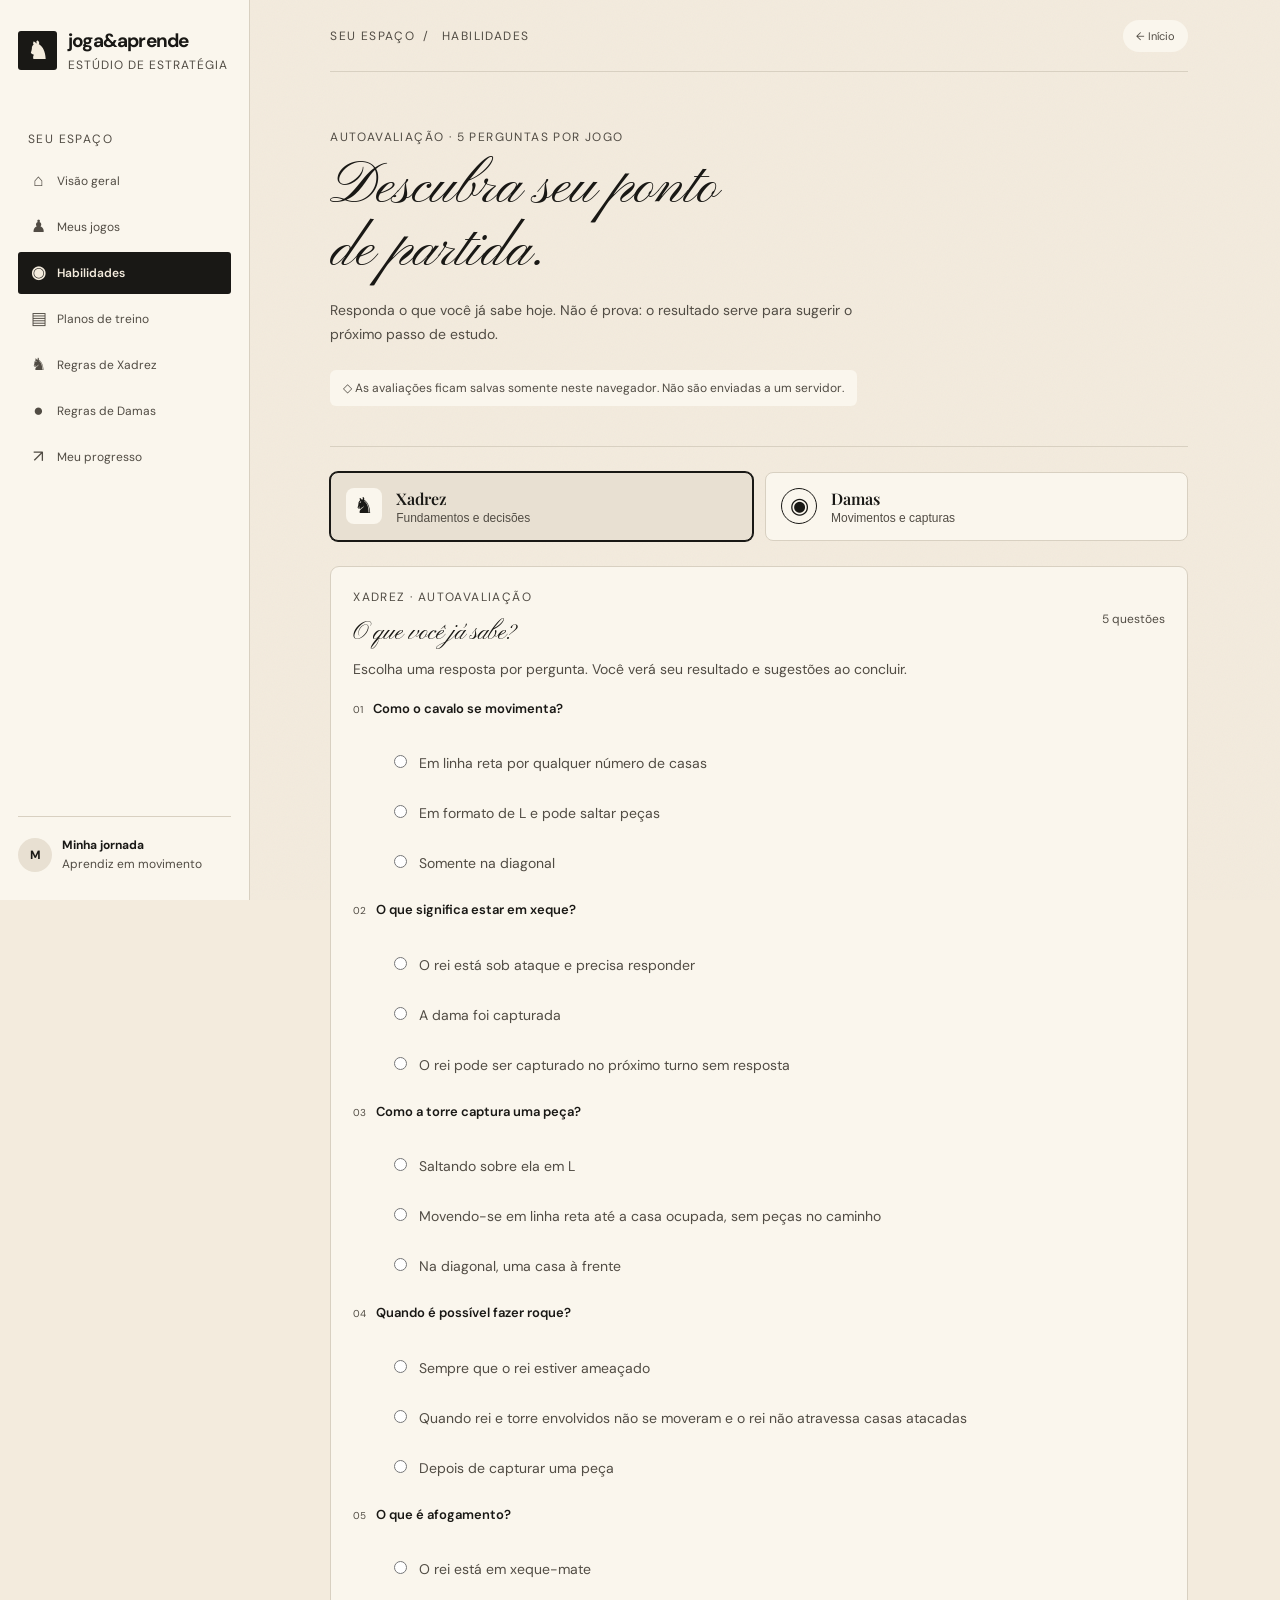
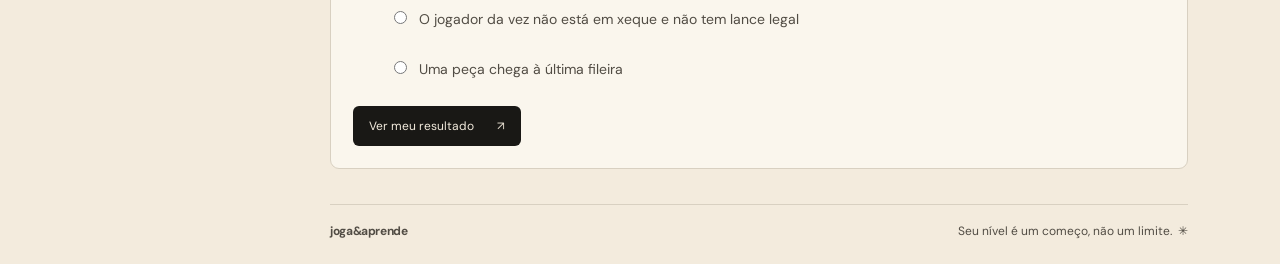
==== commit 38966dd7: "style(ui): match home link to study badge" ====
--- a/site/habilidades/index.html
+++ b/site/habilidades/index.html
@@ -1,6 +1,6 @@
 <!doctype html><html lang="pt-BR"><head><meta charset="utf-8"><meta name="viewport" content="width=device-width, initial-scale=1"><meta name="theme-color" content="#f6f4ee"><meta name="description" content="Faça uma autoavaliação de Xadrez ou Damas e descubra por onde continuar aprendendo."><title>Habilidades — Joga & Aprende</title><link rel="stylesheet" href="../style.css"><link rel="stylesheet" href="../rules.css"><link rel="stylesheet" href="assessment.css"></head>
 <body class="rules-page assessment-page"><aside class="sidebar"><a class="brand" href="../index.html"><span class="brand-icon">♞</span><span>joga<span class="amp">&</span>aprende<small>ESTÚDIO DE ESTRATÉGIA</small></span></a><div class="nav-label">SEU ESPAÇO</div><nav aria-label="Navegação principal"><a class="nav-link" href="../index.html"><span aria-hidden="true">⌂</span> Visão geral</a><a class="nav-link" href="../jogar/index.html"><span aria-hidden="true">♟</span> Meus jogos</a><a class="nav-link active" href="../habilidades/index.html"><span aria-hidden="true">◉</span> Habilidades</a><a class="nav-link" href="../treino/index.html"><span aria-hidden="true">▤</span> Planos de treino</a><a class="nav-link" href="../xadrez/regras.html"><span aria-hidden="true">♞</span> Regras de Xadrez</a><a class="nav-link" href="../damas/regras.html"><span aria-hidden="true">●</span> Regras de Damas</a><a class="nav-link" href="../progresso/index.html"><span aria-hidden="true">↗</span> Meu progresso</a></nav><div class="side-bottom"><div class="avatar">M</div><div><strong>Minha jornada</strong><small>Aprendiz em movimento</small></div></div></aside>
-<main><header><div class="crumb"><a href="../index.html">SEU ESPAÇO</a><span>/</span> HABILIDADES</div><a class="back-link" href="../index.html">← Início</a></header><section class="rules-hero"><p class="eyebrow">AUTOAVALIAÇÃO · 5 PERGUNTAS POR JOGO</p><h1>Descubra seu ponto<br><em>de partida.</em></h1><p>Responda o que você já sabe hoje. Não é prova: o resultado serve para sugerir o próximo passo de estudo.</p><div class="privacy-note">◇ As avaliações ficam salvas somente neste navegador. Não são enviadas a um servidor.</div></section>
+<main><header><div class="crumb"><a href="../index.html">SEU ESPAÇO</a><span>/</span> HABILIDADES</div><a class="back-link streak" href="../index.html">← Início</a></header><section class="rules-hero"><p class="eyebrow">AUTOAVALIAÇÃO · 5 PERGUNTAS POR JOGO</p><h1>Descubra seu ponto<br><em>de partida.</em></h1><p>Responda o que você já sabe hoje. Não é prova: o resultado serve para sugerir o próximo passo de estudo.</p><div class="privacy-note">◇ As avaliações ficam salvas somente neste navegador. Não são enviadas a um servidor.</div></section>
 <section class="assessment-picker" aria-label="Escolha um jogo"><button class="game-choice selected" type="button" data-game="xadrez"><span>♞</span><strong>Xadrez</strong><small>Fundamentos e decisões</small></button><button class="game-choice" type="button" data-game="damas"><span>◉</span><strong>Damas</strong><small>Movimentos e capturas</small></button></section>
 <section id="assessment-area" aria-live="polite"></section><footer><span>joga<span class="amp">&</span>aprende</span><span>Seu nível é um começo, não um limite. &nbsp;✳</span></footer></main><script src="assessment.js"></script></body></html>
 
--- a/site/rules.css
+++ b/site/rules.css
@@ -45,7 +45,4 @@
 .checkers-rules svg.checkers-board circle[stroke],.checkers-rules svg.mini-checker-board circle[stroke]{stroke:#514C44!important}.checkers-board,.mini-checker-board{background-color:#F3EBDD}
 .checkers-rules svg.mini-checker-board circle[fill="#d8ed91"]{fill:#FAF6ED!important}
 
-/* Ação de retorno à página inicial, visível e confortável para toque e teclado. */
-.back-link{display:inline-flex;align-items:center;justify-content:center;min-height:44px;padding:9px 13px;border:1px solid var(--ink);border-radius:3px;background:var(--surface);color:var(--ink);font-size:12px;font-weight:600;text-decoration:none;white-space:nowrap}
-.back-link:hover{background:var(--ink);color:var(--paper)}
-.back-link:focus-visible{outline:3px solid var(--ink);outline-offset:3px}+.back-link{display:inline-flex;align-items:center;text-decoration:none;white-space:nowrap}
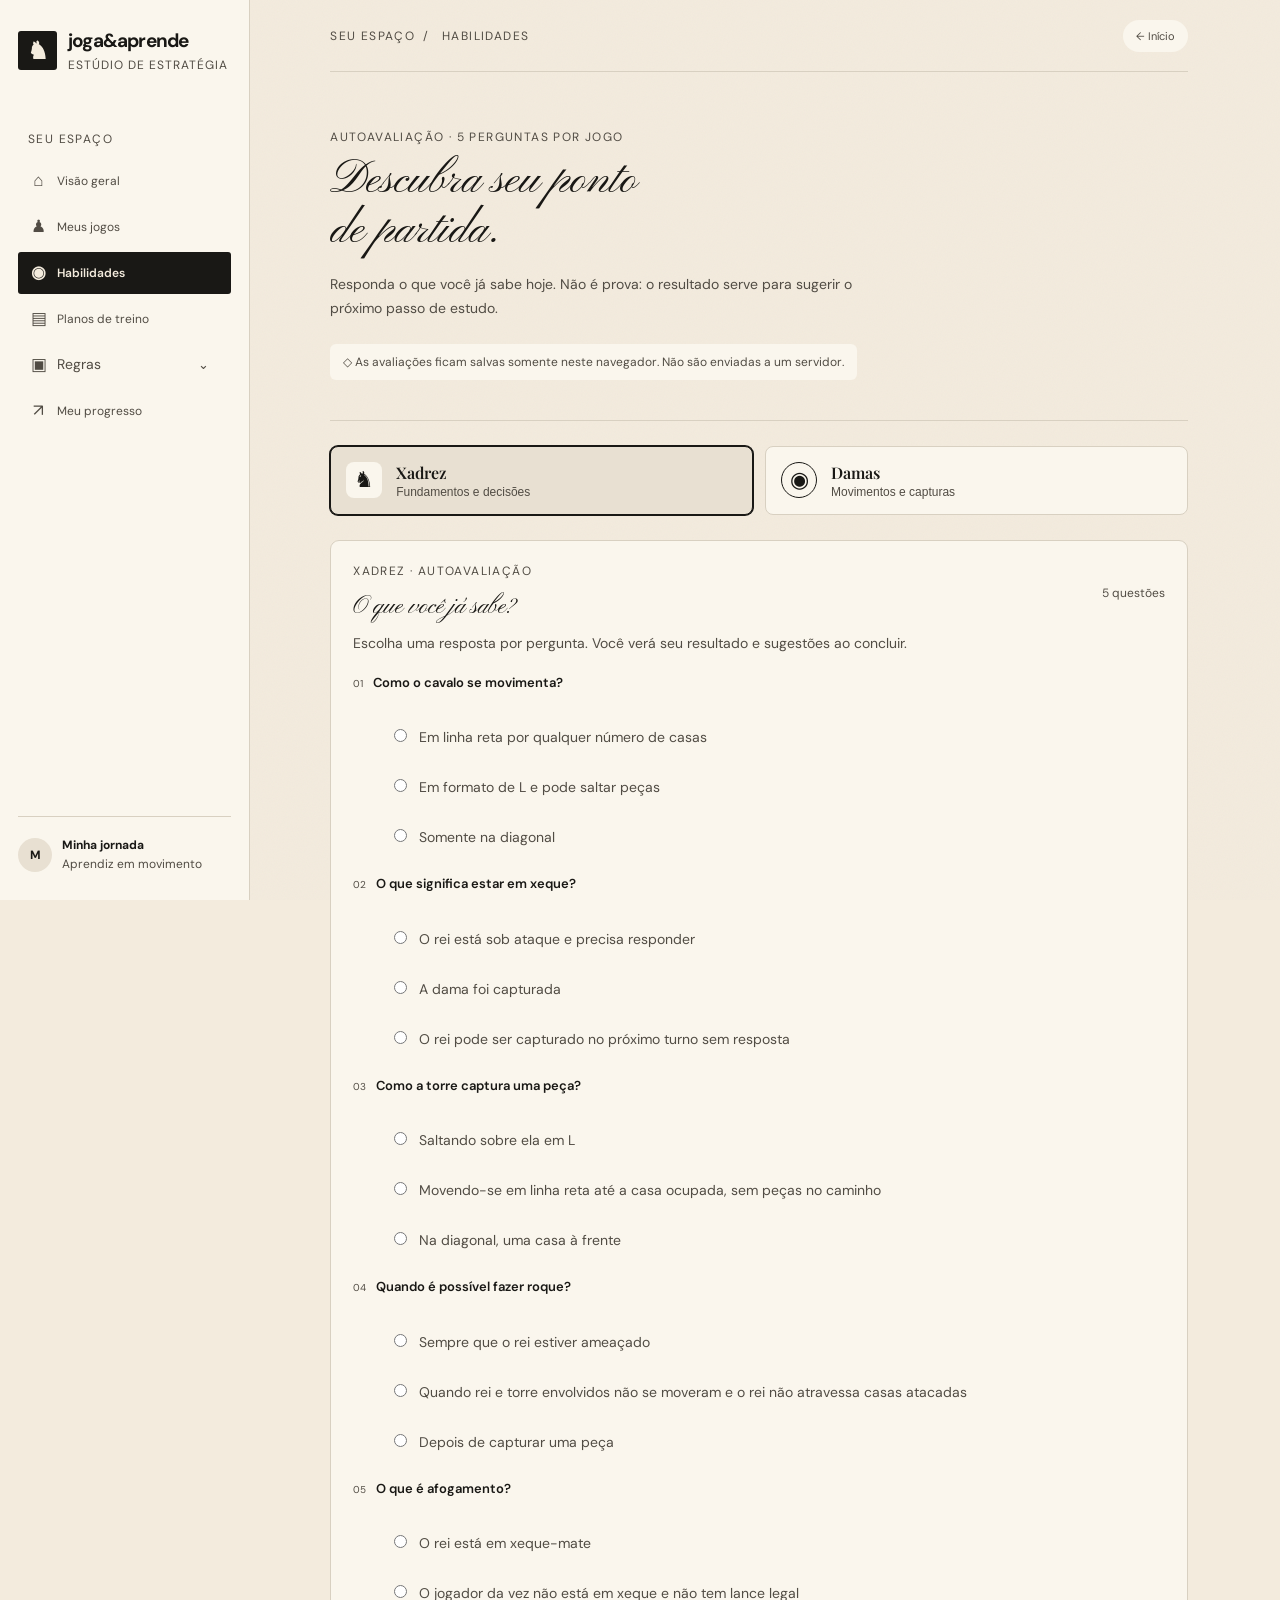
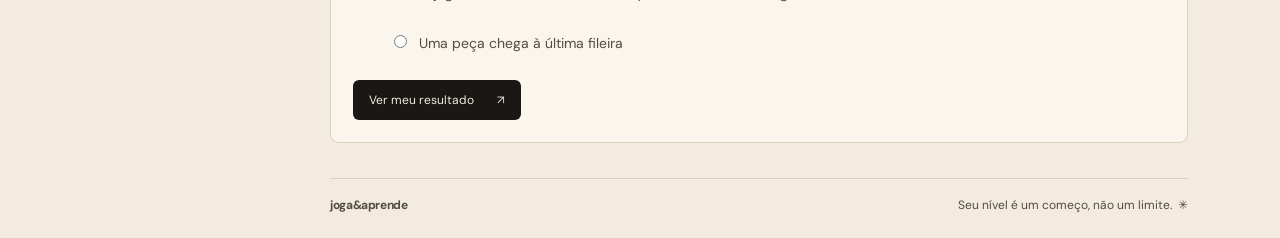
==== commit 2282f04c: "refactor(navigation): group chess rules in sidebar" ====
--- a/site/habilidades/index.html
+++ b/site/habilidades/index.html
@@ -1,5 +1,5 @@
 <!doctype html><html lang="pt-BR"><head><meta charset="utf-8"><meta name="viewport" content="width=device-width, initial-scale=1"><meta name="theme-color" content="#f6f4ee"><meta name="description" content="Faça uma autoavaliação de Xadrez ou Damas e descubra por onde continuar aprendendo."><title>Habilidades — Joga & Aprende</title><link rel="stylesheet" href="../style.css"><link rel="stylesheet" href="../rules.css"><link rel="stylesheet" href="assessment.css"></head>
-<body class="rules-page assessment-page"><aside class="sidebar"><a class="brand" href="../index.html"><span class="brand-icon">♞</span><span>joga<span class="amp">&</span>aprende<small>ESTÚDIO DE ESTRATÉGIA</small></span></a><div class="nav-label">SEU ESPAÇO</div><nav aria-label="Navegação principal"><a class="nav-link" href="../index.html"><span aria-hidden="true">⌂</span> Visão geral</a><a class="nav-link" href="../jogar/index.html"><span aria-hidden="true">♟</span> Meus jogos</a><a class="nav-link active" href="../habilidades/index.html"><span aria-hidden="true">◉</span> Habilidades</a><a class="nav-link" href="../treino/index.html"><span aria-hidden="true">▤</span> Planos de treino</a><a class="nav-link" href="../xadrez/regras.html"><span aria-hidden="true">♞</span> Regras de Xadrez</a><a class="nav-link" href="../damas/regras.html"><span aria-hidden="true">●</span> Regras de Damas</a><a class="nav-link" href="../progresso/index.html"><span aria-hidden="true">↗</span> Meu progresso</a></nav><div class="side-bottom"><div class="avatar">M</div><div><strong>Minha jornada</strong><small>Aprendiz em movimento</small></div></div></aside>
+<body class="rules-page assessment-page"><aside class="sidebar"><a class="brand" href="../index.html"><span class="brand-icon">♞</span><span>joga<span class="amp">&</span>aprende<small>ESTÚDIO DE ESTRATÉGIA</small></span></a><div class="nav-label">SEU ESPAÇO</div><nav aria-label="Navegação principal"><a class="nav-link" href="../index.html"><span aria-hidden="true">⌂</span> Visão geral</a><a class="nav-link" href="../jogar/index.html"><span aria-hidden="true">♟</span> Meus jogos</a><a class="nav-link active" href="../habilidades/index.html"><span aria-hidden="true">◉</span> Habilidades</a><a class="nav-link" href="../treino/index.html"><span aria-hidden="true">▤</span> Planos de treino</a><details class="nav-group"><summary class="nav-link"><span aria-hidden="true">▣</span> Regras <span class="nav-chevron" aria-hidden="true">⌄</span></summary><div class="nav-submenu"><a class="nav-link" href="../xadrez/regras.html"><span aria-hidden="true">♞</span> Regras de Xadrez</a><a class="nav-link" href="../damas/regras.html"><span aria-hidden="true">●</span> Regras de Damas</a></div></details><a class="nav-link" href="../progresso/index.html"><span aria-hidden="true">↗</span> Meu progresso</a></nav><div class="side-bottom"><div class="avatar">M</div><div><strong>Minha jornada</strong><small>Aprendiz em movimento</small></div></div></aside>
 <main><header><div class="crumb"><a href="../index.html">SEU ESPAÇO</a><span>/</span> HABILIDADES</div><a class="back-link streak" href="../index.html">← Início</a></header><section class="rules-hero"><p class="eyebrow">AUTOAVALIAÇÃO · 5 PERGUNTAS POR JOGO</p><h1>Descubra seu ponto<br><em>de partida.</em></h1><p>Responda o que você já sabe hoje. Não é prova: o resultado serve para sugerir o próximo passo de estudo.</p><div class="privacy-note">◇ As avaliações ficam salvas somente neste navegador. Não são enviadas a um servidor.</div></section>
 <section class="assessment-picker" aria-label="Escolha um jogo"><button class="game-choice selected" type="button" data-game="xadrez"><span>♞</span><strong>Xadrez</strong><small>Fundamentos e decisões</small></button><button class="game-choice" type="button" data-game="damas"><span>◉</span><strong>Damas</strong><small>Movimentos e capturas</small></button></section>
 <section id="assessment-area" aria-live="polite"></section><footer><span>joga<span class="amp">&</span>aprende</span><span>Seu nível é um começo, não um limite. &nbsp;✳</span></footer></main><script src="assessment.js"></script></body></html>
--- a/site/style.css
+++ b/site/style.css
@@ -44,4 +44,12 @@
 .game-card{position:relative}
 .game-card::after{content:"";position:absolute;inset:0 0 auto;height:3px;background:repeating-linear-gradient(90deg,var(--ink) 0 8px,var(--surface) 8px 16px);opacity:.2;pointer-events:none}.brand small{font-size:12px!important}
 :where(.move-list,.turn-indicator,.game-progress-desc,.quiz-count,.stat-card>span,.overview-stats article span,.plan-meter span){font-size:max(12px,.75em)!important}body :where(input,select,textarea,summary){font-size:max(14px,.875em)!important}
-footer{font-size:max(12px,.75em)!important}+footer{font-size:max(12px,.75em)!important}/* Título principal da Visão geral segue a mesma escala das demais páginas. */
+.welcome h1{font-size:clamp(34px,3.8vw,46px)}
+/* Movimento hover unificado para cartões do site, igual ao painel de progresso. */
+:where(.game-card,.game-choice-card,.progress-panel-card,.game-progress-card,.training-choice,.practice-card,.game-choice){transition:transform .16s ease,box-shadow .16s ease,border-color .16s ease}
+:where(.game-card,.game-choice-card,.progress-panel-card,.game-progress-card,.training-choice,.practice-card,.game-choice):hover{transform:translateY(-2px);box-shadow:0 8px 20px #19181512}
+
+/* Regras é uma área expansível com páginas filhas, preservada em todo o site. */
+.nav-group{min-width:0}.nav-group>summary{list-style:none;cursor:pointer}.nav-group>summary::-webkit-details-marker{display:none}.nav-chevron{margin-left:auto;font-size:13px!important;transition:transform .16s ease}.nav-group[open]>.nav-link .nav-chevron{transform:rotate(180deg)}.nav-submenu{display:grid;gap:2px;margin:2px 0 4px 15px;padding-left:8px;border-left:1px solid var(--line)}.nav-submenu .nav-link{display:flex;align-items:center;min-height:37px;padding:8px 9px;font-size:11px}.nav-submenu .nav-link span{width:18px;margin-right:8px;font-size:14px}.nav-group:focus-within>summary{outline:2px solid var(--ink);outline-offset:2px}
+@media(max-width:700px){.sidebar nav .nav-group{flex:0 0 auto}.sidebar nav .nav-group>summary{min-height:34px;padding:7px 9px;font-size:10px;white-space:nowrap}.sidebar nav .nav-group[open]{position:fixed;top:92px;left:12px;right:12px;z-index:10;padding:8px;background:#FAF6ED;border:1px solid var(--line);box-shadow:0 8px 20px #19181520}.sidebar nav .nav-group[open] .nav-submenu{display:grid;margin:4px 0 0 8px}.sidebar nav .nav-group[open] .nav-submenu .nav-link{min-height:40px;font-size:12px}}
--- a/site/rules.css
+++ b/site/rules.css
@@ -45,4 +45,5 @@
 .checkers-rules svg.checkers-board circle[stroke],.checkers-rules svg.mini-checker-board circle[stroke]{stroke:#514C44!important}.checkers-board,.mini-checker-board{background-color:#F3EBDD}
 .checkers-rules svg.mini-checker-board circle[fill="#d8ed91"]{fill:#FAF6ED!important}
 
-.back-link{display:inline-flex;align-items:center;text-decoration:none;white-space:nowrap}+.back-link{display:inline-flex;align-items:center;text-decoration:none;white-space:nowrap}/* Escala única para títulos principais em todas as áreas. */
+.rules-page .rules-hero h1,.play-page .game-hero h1,.welcome h1{font-size:clamp(34px,3.8vw,46px)}
